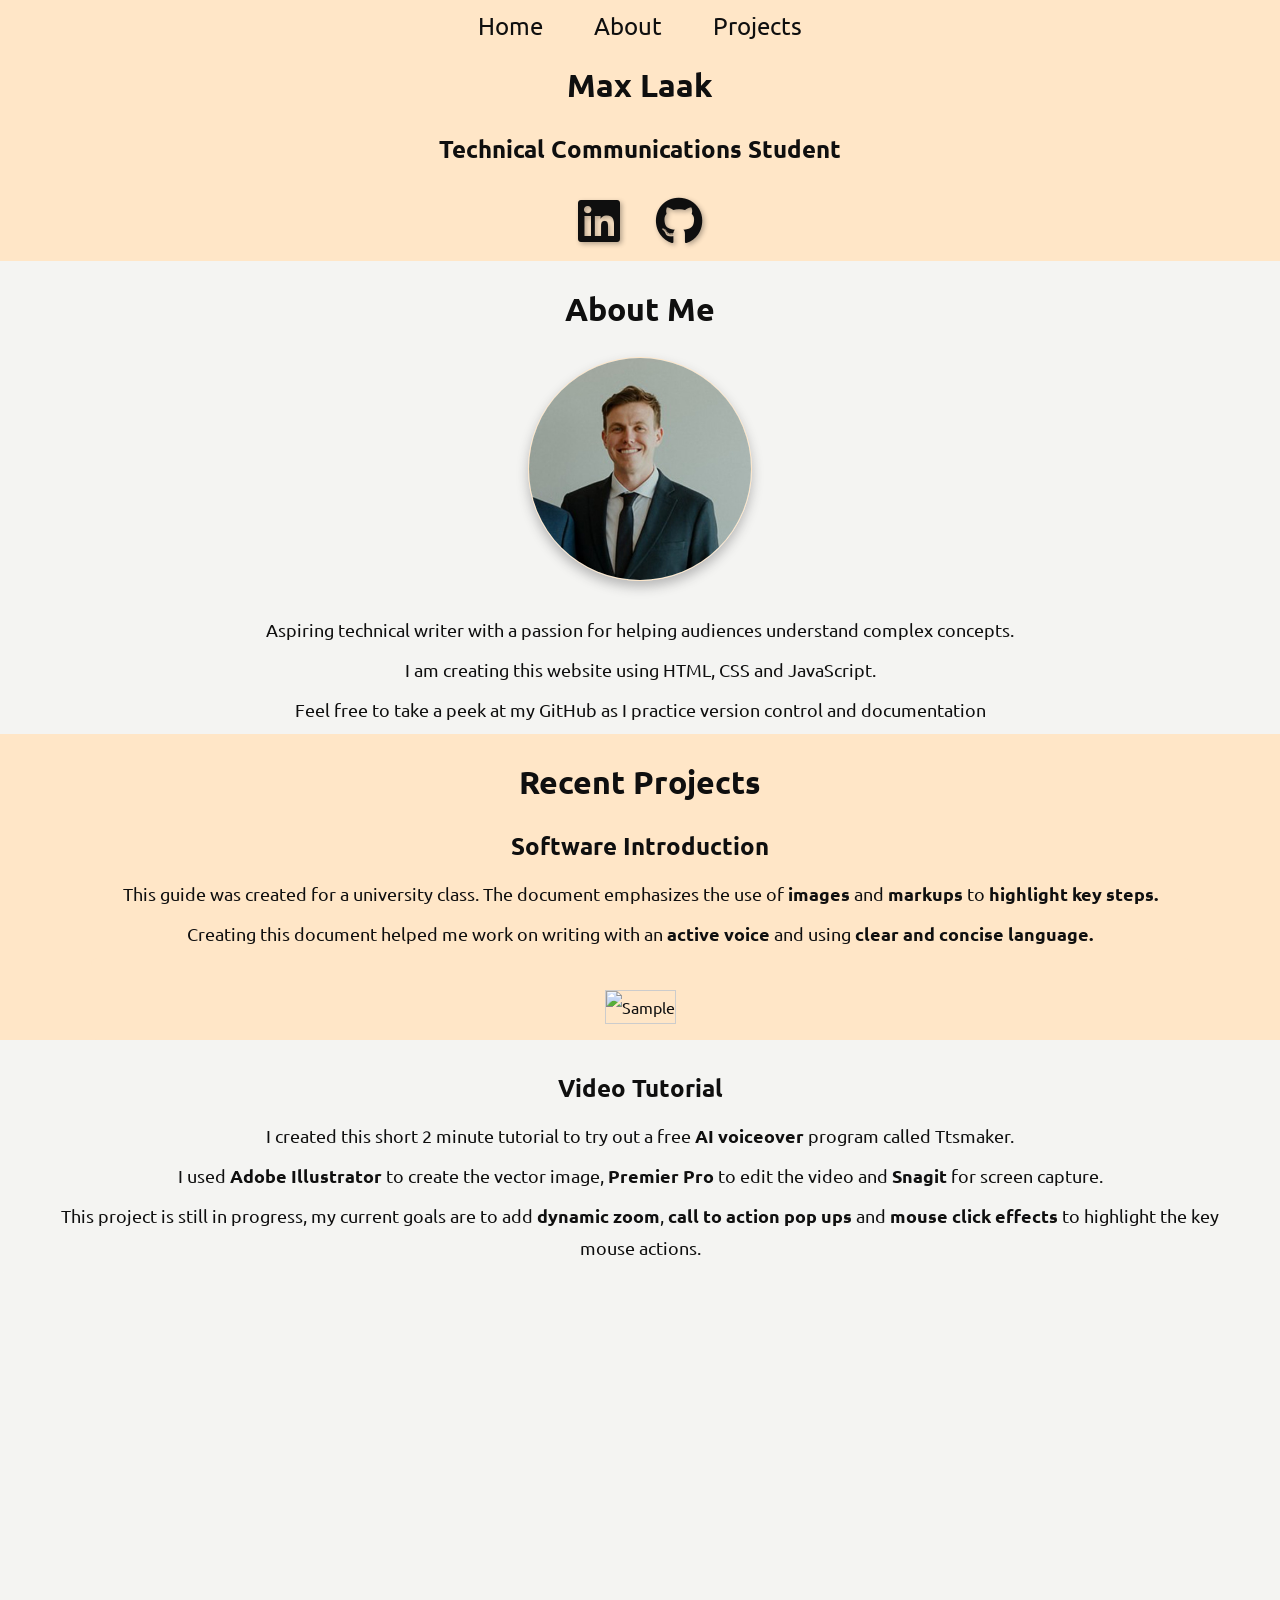
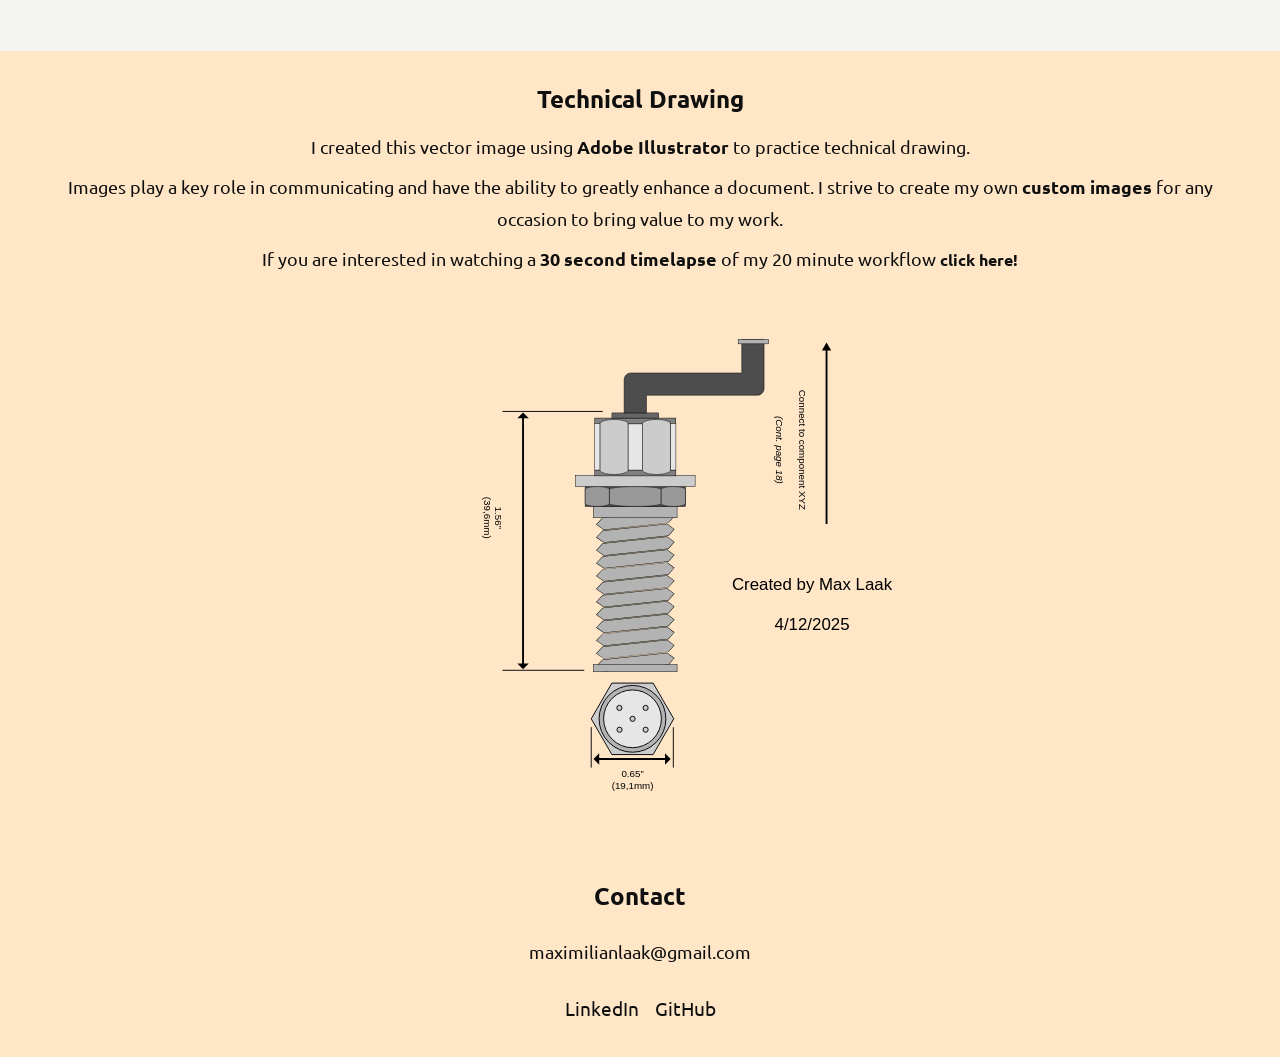
==== index.html @ 3f584921 "css changes for responsive design and content proof reading" ====
<!DOCTYPE html>
<html lang="en">
<head>
    <meta charset="UTF-8">
    <meta name="viewport" content="width=device-width, initial-scale=1.0">
    <meta name="description" content="Portfolio of [Your Name]">
    <title>maxelaak.github.io</title>

    <!-- Link to an external CSS file for styling -->
    <link rel="stylesheet" href="portfolio.css">

    <!--Link to google fonts library-->
    <link rel="preconnect" href="https://fonts.googleapis.com">
    <link rel="preconnect" href="https://fonts.gstatic.com" crossorigin>
    <link href="https://fonts.googleapis.com/css2?family=Ubuntu:ital,wght@0,300;0,400;0,500;0,700;1,300;1,400;1,500;1,700&display=swap" rel="stylesheet">
    
    <!-- Link to fontawesome library-->
    <link rel="stylesheet" href="https://cdnjs.cloudflare.com/ajax/libs/font-awesome/6.7.2/css/all.min.css" integrity="sha512-Evv84Mr4kqVGRNSgIGL/F/aIDqQb7xQ2vcrdIwxfjThSH8CSR7PBEakCr51Ck+w+/U6swU2Im1vVX0SVk9ABhg==" crossorigin="anonymous" referrerpolicy="no-referrer" />
    <script src="https://kit.fontawesome.com/1abadfc9c0.js" crossorigin="anonymous"></script>
</head>
<body>

    <!-- Header Section -->
    <header>
        <nav id="nav">
            <ul id="menu" class="menu">
                <li><a href="#home">Home</a></li>
                <li><a href="#about">About</a></li>
                <li><a href="#projects">Projects</a></li>
            </ul>
            <div id="hamburger" class="hamburger">
                <span></span>
                <span></span>
                <span></span>
            </div>
        </nav>
    </header>

    <!-- Home Section -->
    <section id="home">
        <div class="hero">
            <h1>Max Laak</h1>
            <h2> Technical Communications Student</h2>
                <div id="logos">
                        <a href="https://www.linkedin.com/in/maxlaak" target="_blank">
                            <i class="fa-brands fa-linkedin"></i>
                        </a>
                        <a href="https://github.com/maxelaak/maxelaak.github.io" target="_blank">
                            <i class="fa-brands fa-github"></i>
                        </a>
                </div>        
        </div>
    </section>

    <!-- About Section -->
    <section id="about">
        <div>
            <h1 class="AboutMe">About Me </h1>
        </div>
            <div id="headshot">
                    <a href="https://www.linkedin.com/in/maxlaak" target="_blank">  
                        <img src="Headshot.jpg" alt="My profile picture" id="profile-photo">
                    </a>
            </div>
        <div>    
            <p> Aspiring technical writer with a passion for helping audiences understand complex concepts.</p>
            <p> I am creating this website using HTML, CSS and JavaScript. </p>
            <p> Feel free to take a peek at my GitHub as I practice version control and documentation</p>
        </div>
    </section>


    <!-- Projects Section -->
    <section id="projects">
        <div class="TopProject">
            <h1 class="RecentProjects">Recent Projects</h1>
            <h2 class="TitleColor">Software Introduction</h2>
            <p> This guide was created for a university class. The document emphasizes the use of <b>images</b> and <b>markups</b> to <b>highlight key steps.</b></p>
            <P> Creating this document helped me work on writing with an <b>active voice</b> and using <b>clear and concise language.</b></P>
                <div class="portfolioDocument">
                    <a href="WeakAuras Portfolio Media.pdf" target="_blank">
                    <img src="https://raw.githubusercontent.com/maxelaak/maxelaak.github.io/refs/heads/main/weakauras.png" 
                 alt="Sample" width="475" height="674" style="border: 1px solid #ccc;">
                    </a>
                </div>
        </div>
        <div class="MiddleProject">
            <h2 class="TitleColor">Video Tutorial</h2>
            <p> I created this short 2 minute tutorial to try out a free <b>AI voiceover</b> program called Ttsmaker.</P>
            <p> I used <b>Adobe Illustrator</b> to create the vector image, <b>Premier Pro</b> to edit the video and <b>Snagit </b> for screen capture. </p>
            <p> This project is still in progress, my current goals are to add <b>dynamic zoom</b>, <b>call to action pop ups</b> and <b>mouse click effects</b> to highlight the key mouse actions. </p>
                <div class="MiddlePortfolioDocument">
                    <iframe width="560" height="315" 
                     src="https://www.youtube.com/embed/w8Gl0z05yQU" 
                     title="YouTube video player" 
                     frameborder="0" 
                     allow="accelerometer; clipboard-write; encrypted-media; gyroscope; picture-in-picture; web-share" 
                     allowfullscreen>
                    </iframe>
                </div>
        </div>
        <div class="BottomProject">
            <h2 class="TitleColor">Technical Drawing</h2>
            <p> I created this vector image using <b>Adobe Illustrator</b> to practice technical drawing. </p>
            <p>Images play a key role in communicating and have the ability to greatly enhance a document. 
            I strive to create my own <b>custom images</b> for any occasion to bring value to my work.</p>
            <p> If you are interested in watching a <b>30 second timelapse</b> of my 20 minute workflow <b><a href="https://www.youtube.com/watch?v=tjJtIwZ2qYU" target="_blank">click here!</a></b></p>
                <div class="portfolioDocument">
                    <iframe src="TechnicalDrawing.svg"
                    width="600" height="500"
                    style="border: none;">
                    </iframe>
                </div>
        </div>
    </section>

    <!-- Work Experience Section 
    <section id="experience">
        <h2>My journey</h2>
        <p> This section will expand on my work history and my life experiences</p>
        <img src="profile.jpg" alt="A nice photo will go here">
    </section>
    -->
    <!-- Footer Section -->
    <footer>
        <h2>Contact</h2>
            <p class="email"> maximilianlaak@gmail.com </class></p>
        <ul>
            <li><a href="https://www.linkedin.com/in/maxlaak" target="_blank">LinkedIn</a></li>
            <li><a href="https://github.com/maxelaak/maxelaak.github.io" target="_blank">GitHub</a></li>
        </ul>
    </footer>

<script>  
// Nav bar menu hamburger toggle
const hamburger = document.getElementById('hamburger');
const nav = document.getElementById('nav');

// Toggle active class on the nav to show/hide menu
hamburger.addEventListener('click', function () {
  nav.classList.toggle('active');
});
</script>


</body>
</html>
---- portfolio.css ----
/* Global Styles */

:root {
    scroll-behavior: smooth; /*prevents webpage from snapping to links */
}

:root {
    --primary-color: #f4f4f2; /*color variables for page */
    --secondary-color: #FFE6C7;
    --background-color: #B7B7B7;
    --text-color:  #0f0f0f;
    --title-color: #d76851;
}

* {
    margin: 0; /* setting margin and padding to 0 removes browser defaults for consistency */
    padding: 0;
    box-sizing: border-box; /* easier to size elements due to browser including padding and borders */
    font-family: "Ubuntu", sans-serif;
    font-size: 16px; /*16px is my prefered font size for rem() function */
}

body {
    background-color: var(--secondary-color); 
    color: var(--text-color);
    line-height: 2rem; /* all units will be given in rem instead of pixels for responsive design */ 
}

h1 {
    font-size: 2rem;
}

h2 {
    font-size: 1.5rem;
    padding-top: 1rem;
}

h3 {
    font-size: 1.25rem;
}

h1, h2, h3 {
    color: var(--text-color);
    font-weight: 600; /* value from 1-1000 dictating boldness of font */
    margin-top: 1rem;
    margin-bottom: 1rem;
}

p {
    font-size: 1.1rem;
    color: var(--text-color);
    margin-top: .5rem;
    margin-bottom: .5rem;
    margin-right: 2rem;
    margin-left: 2rem;
}

b {
    font-size: 1.1rem;
}

a {
    color: var(--text-color);
    text-decoration: none; /* removes underline from links */
    transition: color 0.5s ease; /* gives nice effect when links are hovered */
}

a:hover {
    color: var(--title-color);
}


/* Header Section */

header {
    background-color: var(--secondary-color);
    margin: 0;
    padding: 0;

}

.AboutMe{
    padding-top: 1rem;
}

#nav .menu {
    display: flex;
    list-style: none;
    gap: 2rem;
}

#nav .hamburger {
    display: none; /* Hidden unless screen width goes under 768px */
    cursor: pointer;
    flex-direction: column;
    gap: 0.125rem;
    align-items: flex-end;
}

#nav .hamburger span {
    width: 2.2rem;
    height: .4rem;
    background-color: var(--text-color);
}

#nav ul {
    padding: 0; /* removes browser default margin and paddings */
    margin: 0;
    flex-wrap: wrap; /* allows the list contents to wrap into multiple lines if one line is not enough */
    justify-content: center; /* used to justify list in center of flex container */
}

#nav ul li {
    margin: .6rem;
}

#nav ul li a {
    font-size: 1.5rem;
}

#nav ul li a:hover {
    color: var(--title-color);
}

.fa-brands { /*linkedin and github logo hyperlinks */
    font-size: 3rem;
    padding: 1rem;
}

.fa-brands:hover {
    transform: scale(1.1);
    transition: transform 0.3s ease;
}

/* Home Section */

#home {
    background-color: var(--secondary-color);
    text-align: center;
}

#logos {
    text-shadow: 2px 2px 5px rgba(0, 0, 0, 0.3);    
}

/* About Section */

#about {
    background-color: var(--primary-color);
    margin: 0rem;
    padding: 0rem;
    text-align: center;
    display: flex;
    flex-direction: column;
    align-items: center;
    justify-content: center;
}

.fa-solid { /* hammer icon*/
    font-size: 2rem;
    padding: 1rem;
}

#about img:hover { /*profile pic animations */
    transition: transform 0.3s ease;
    transform: scale(1.1);
}

#headshot {
    display: flex;
    align-items: center;
    justify-content: center;
    padding: 1rem;
}

#profile-photo {
    border-radius: 50%;
    width: 14rem;
    height: 14rem;
    border: 1px solid var(--secondary-color);
    box-shadow: 0 6px 12px var(--background-color);
}

/* Projects Section */
#projects {
    background-color: var(--secondary-color);
    padding-top: 1rem;
    padding-bottom: 1rem;
    text-align: center;
    display: flex;
    flex-direction: column;
    justify-content: center;
    align-items: center;
    width: 100%;
}


.portfolioDocument {
    background-color: var(--secondary-color);
    padding-top: 2rem;
    padding-bottom: 1rem;
    border-radius: .4rem;
    display: flex;
    justify-content: center;
    align-items: center; 
    height: auto;
    width: 100%;
}

.MiddlePortfolioDocument{
    background-color: var(--primary-color);
    padding-top: 2rem;
    padding-bottom: 2rem;
    border-radius: .4rem;
    display: flex;
    justify-content: center;
    align-items: center; 
    height: auto;
    width: 100%;
}

.TopProject {
    background:var(--secondary-color);
}

.MiddleProject {
    background:var(--primary-color);
    width: 100%;
}

.BottomProject {
    background:var(--secondary-color);
}

.exampleproject {
    margin-top: 2rem;
}

iframe {
    margin: 0rem;
}




/* Work Experience Section

#experience {
    background-color: var(--primary-color);
    padding: 1rem;
    text-align: center;
    display: flex;
    flex-direction: column;
    justify-content: center;
    align-items: center;
}
*/

/* Footer Section */

footer {
    background-color: var(--secondary-color);
    text-align: center;
    display: flex;
    flex-direction: column;
    justify-content: center;
    align-items: center;
    margin-bottom: 2rem;
}

footer ul {
    list-style: none;
    display: flex;
    justify-content: center;
    align-items: center;
    gap: 1rem;
}

footer ul li a {
    color: var(--text-color);
    font-size: 1.2rem;
}

footer ul li a:hover {
    color: var(--title-color);
}

.email {padding-bottom: 1rem;}

/* Mobile Styles */
@media  (max-width: 40rem) {
    *{
        width: 100%;
    }

    p {padding-top: 1rem;
    }

    header {
        padding: 1rem;
    }

    #nav .menu {
        display: none;
        flex-direction: column;
    }
    
    #nav .hamburger {
        display: flex;
        justify-content: center;
        align-items: flex-end;
        margin: 0;
        padding: 0;
    }

    #nav.active .menu {
        display: flex;
    }

    nav ul {
        align-items: center;
    }



}

/* Font Family */

.ubuntu-light {
    font-family: "Ubuntu", sans-serif;
    font-weight: 300;
    font-style: normal;
  }
  
  .ubuntu-regular {
    font-family: "Ubuntu", sans-serif;
    font-weight: 400;
    font-style: normal;
  }
  
  .ubuntu-medium {
    font-family: "Ubuntu", sans-serif;
    font-weight: 500;
    font-style: normal;
  }
  
  .ubuntu-bold {
    font-family: "Ubuntu", sans-serif;
    font-weight: 700;
    font-style: normal;
  }
  
  .ubuntu-light-italic {
    font-family: "Ubuntu", sans-serif;
    font-weight: 300;
    font-style: italic;
  }
  
  .ubuntu-regular-italic {
    font-family: "Ubuntu", sans-serif;
    font-weight: 400;
    font-style: italic;
  }
  
  .ubuntu-medium-italic {
    font-family: "Ubuntu", sans-serif;
    font-weight: 500;
    font-style: italic;
  }
  
  .ubuntu-bold-italic {
    font-family: "Ubuntu", sans-serif;
    font-weight: 700;
    font-style: italic;
  }
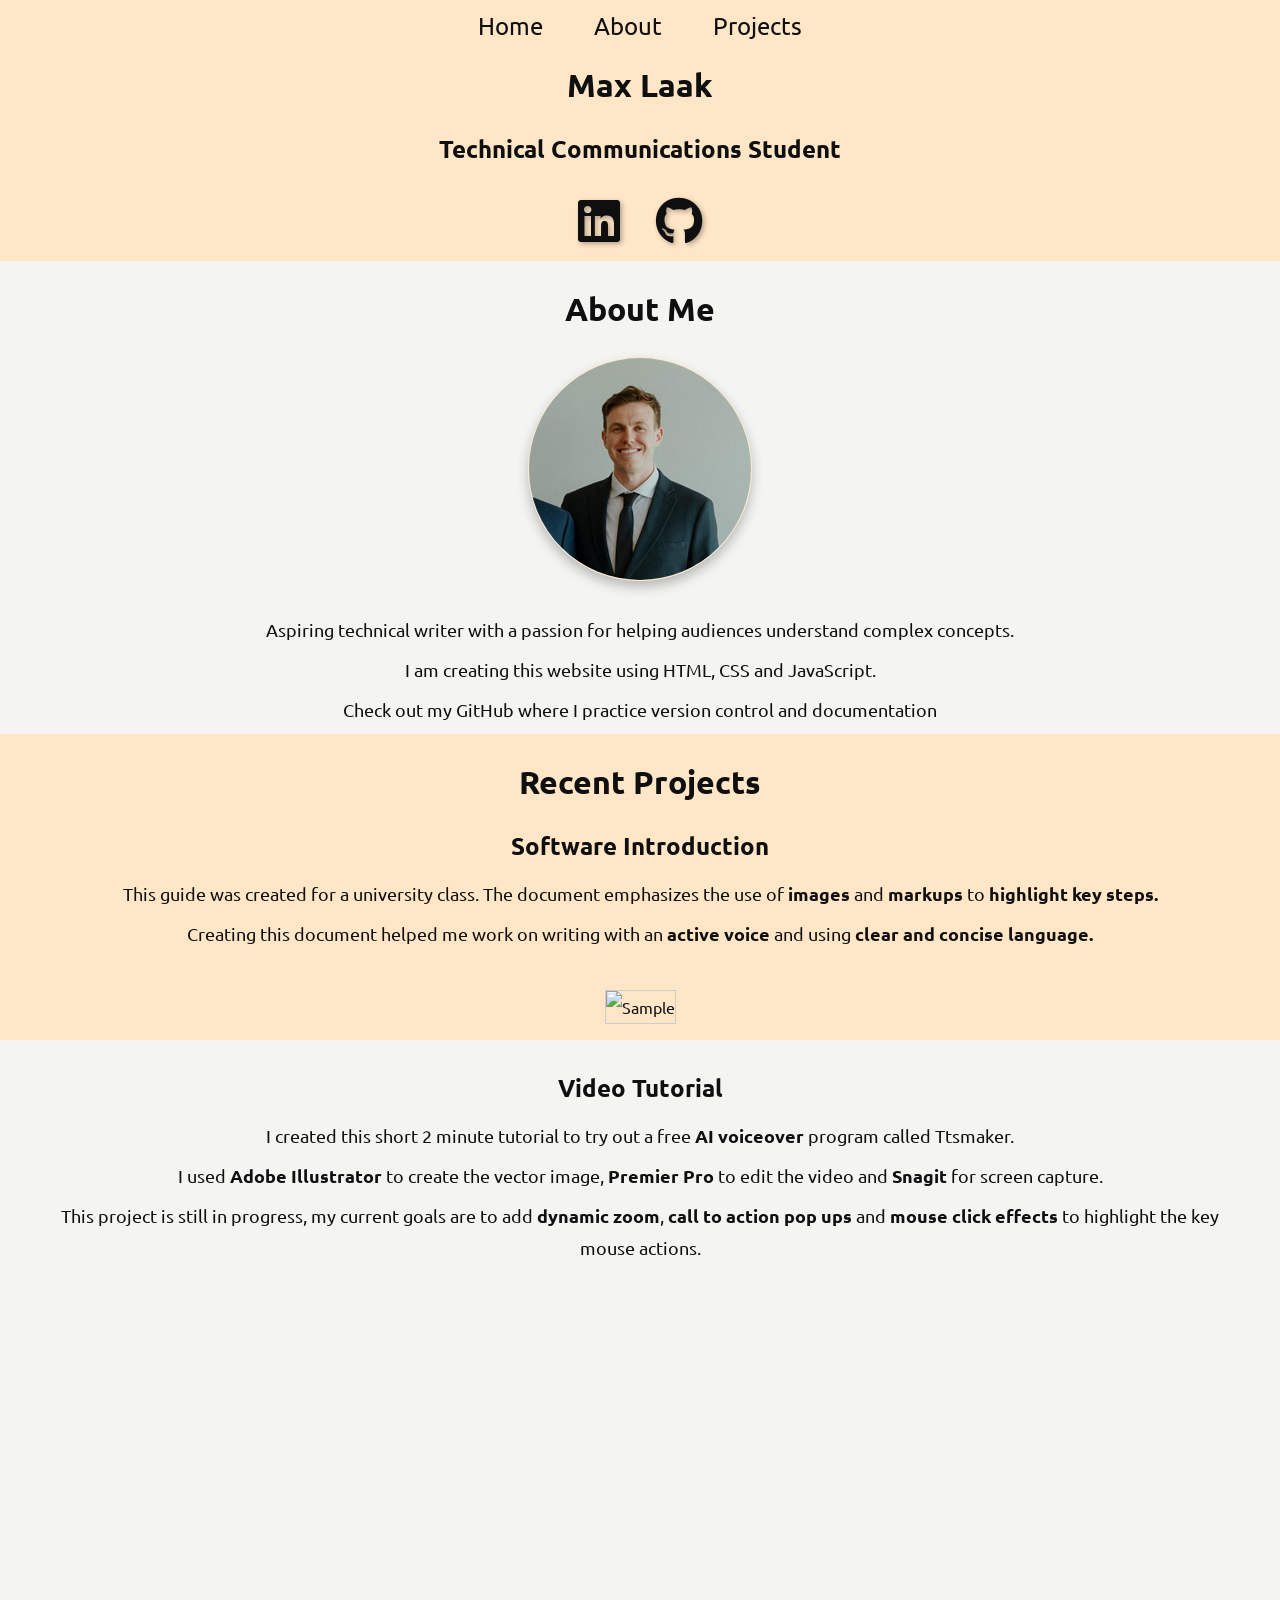
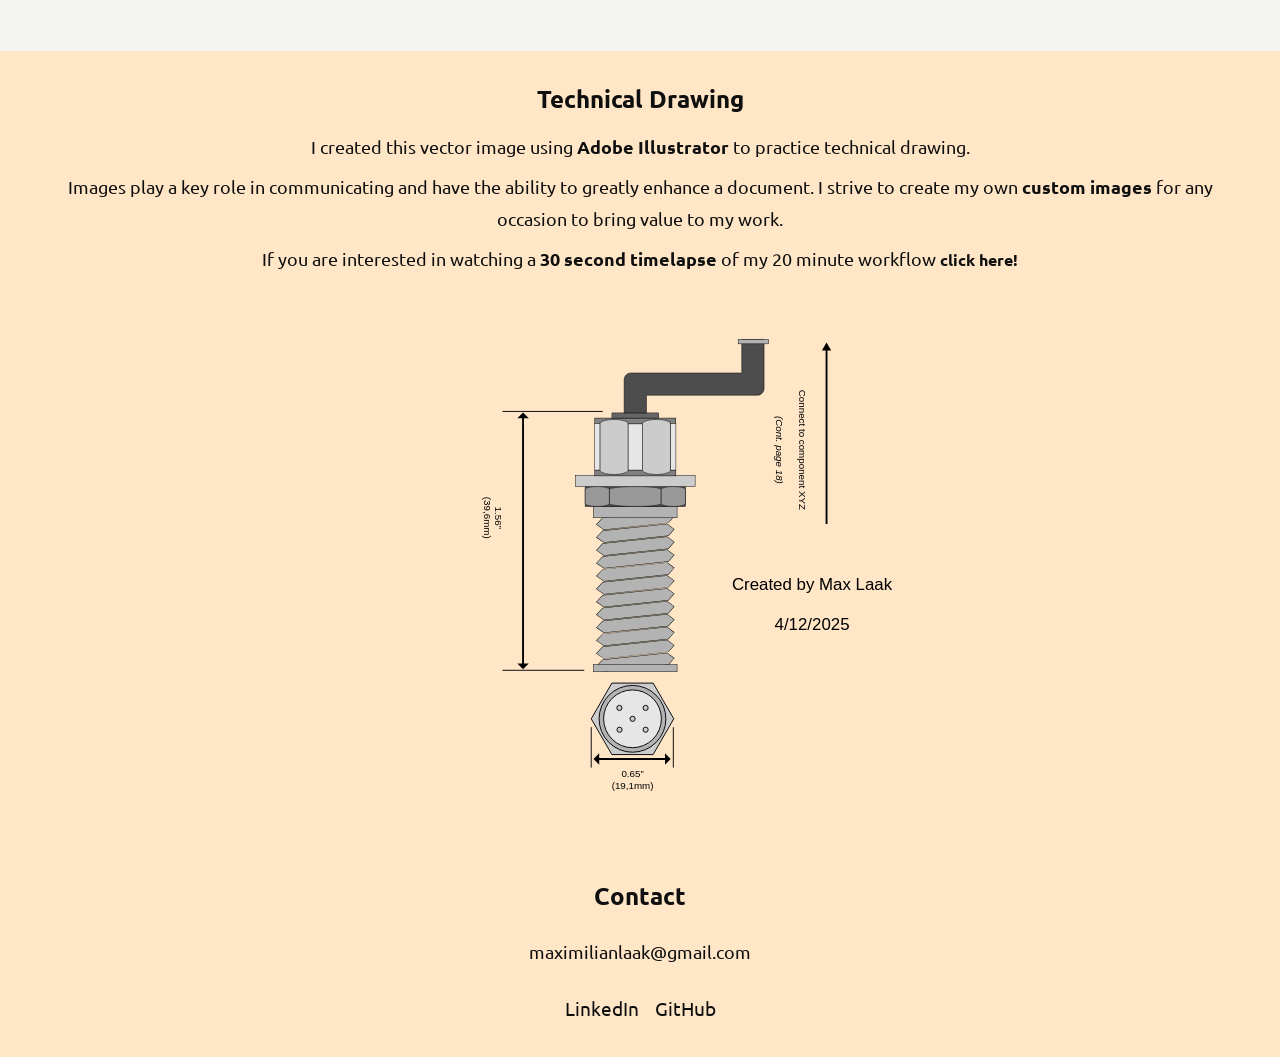
==== commit 4799b9a6: "text content changed" ====
--- a/index.html
+++ b/index.html
@@ -65,7 +65,7 @@
         <div>    
             <p> Aspiring technical writer with a passion for helping audiences understand complex concepts.</p>
             <p> I am creating this website using HTML, CSS and JavaScript. </p>
-            <p> Feel free to take a peek at my GitHub as I practice version control and documentation</p>
+            <p> Check out my GitHub where I practice version control and documentation</p>
         </div>
     </section>
 
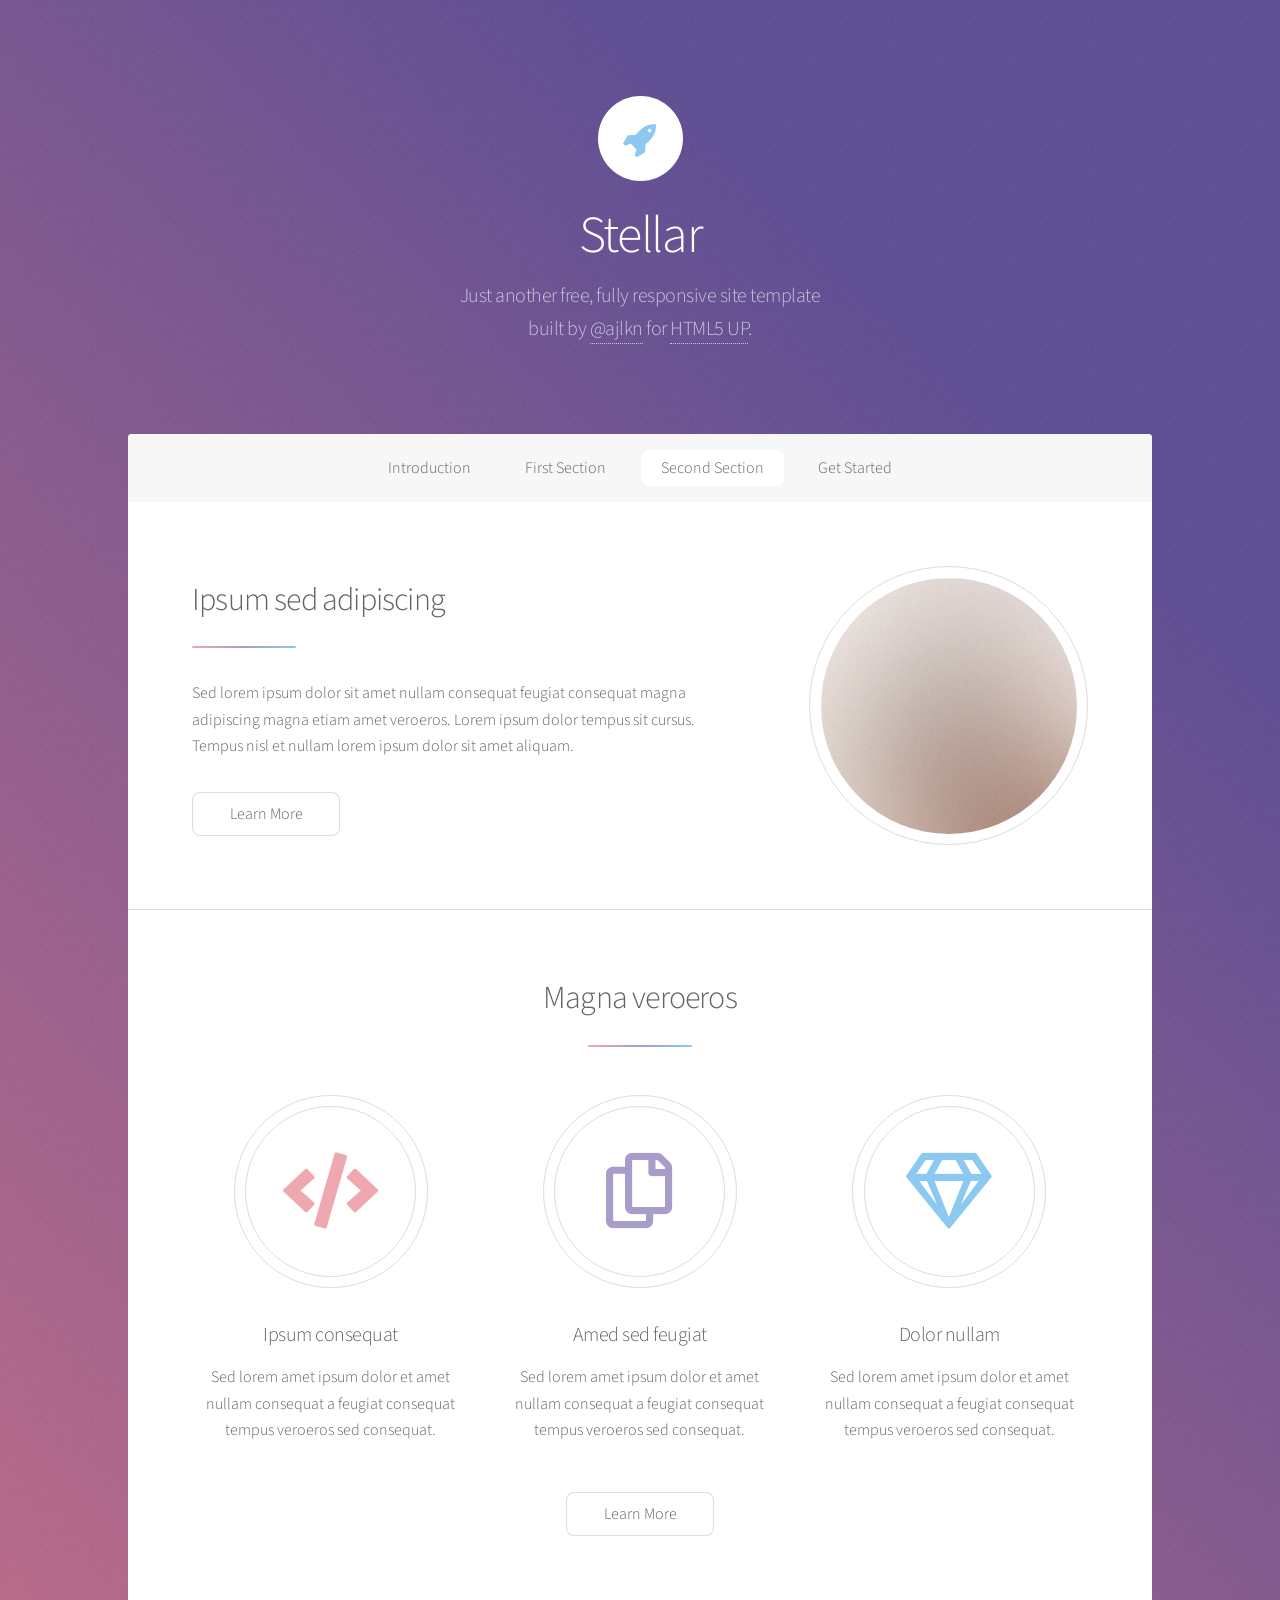
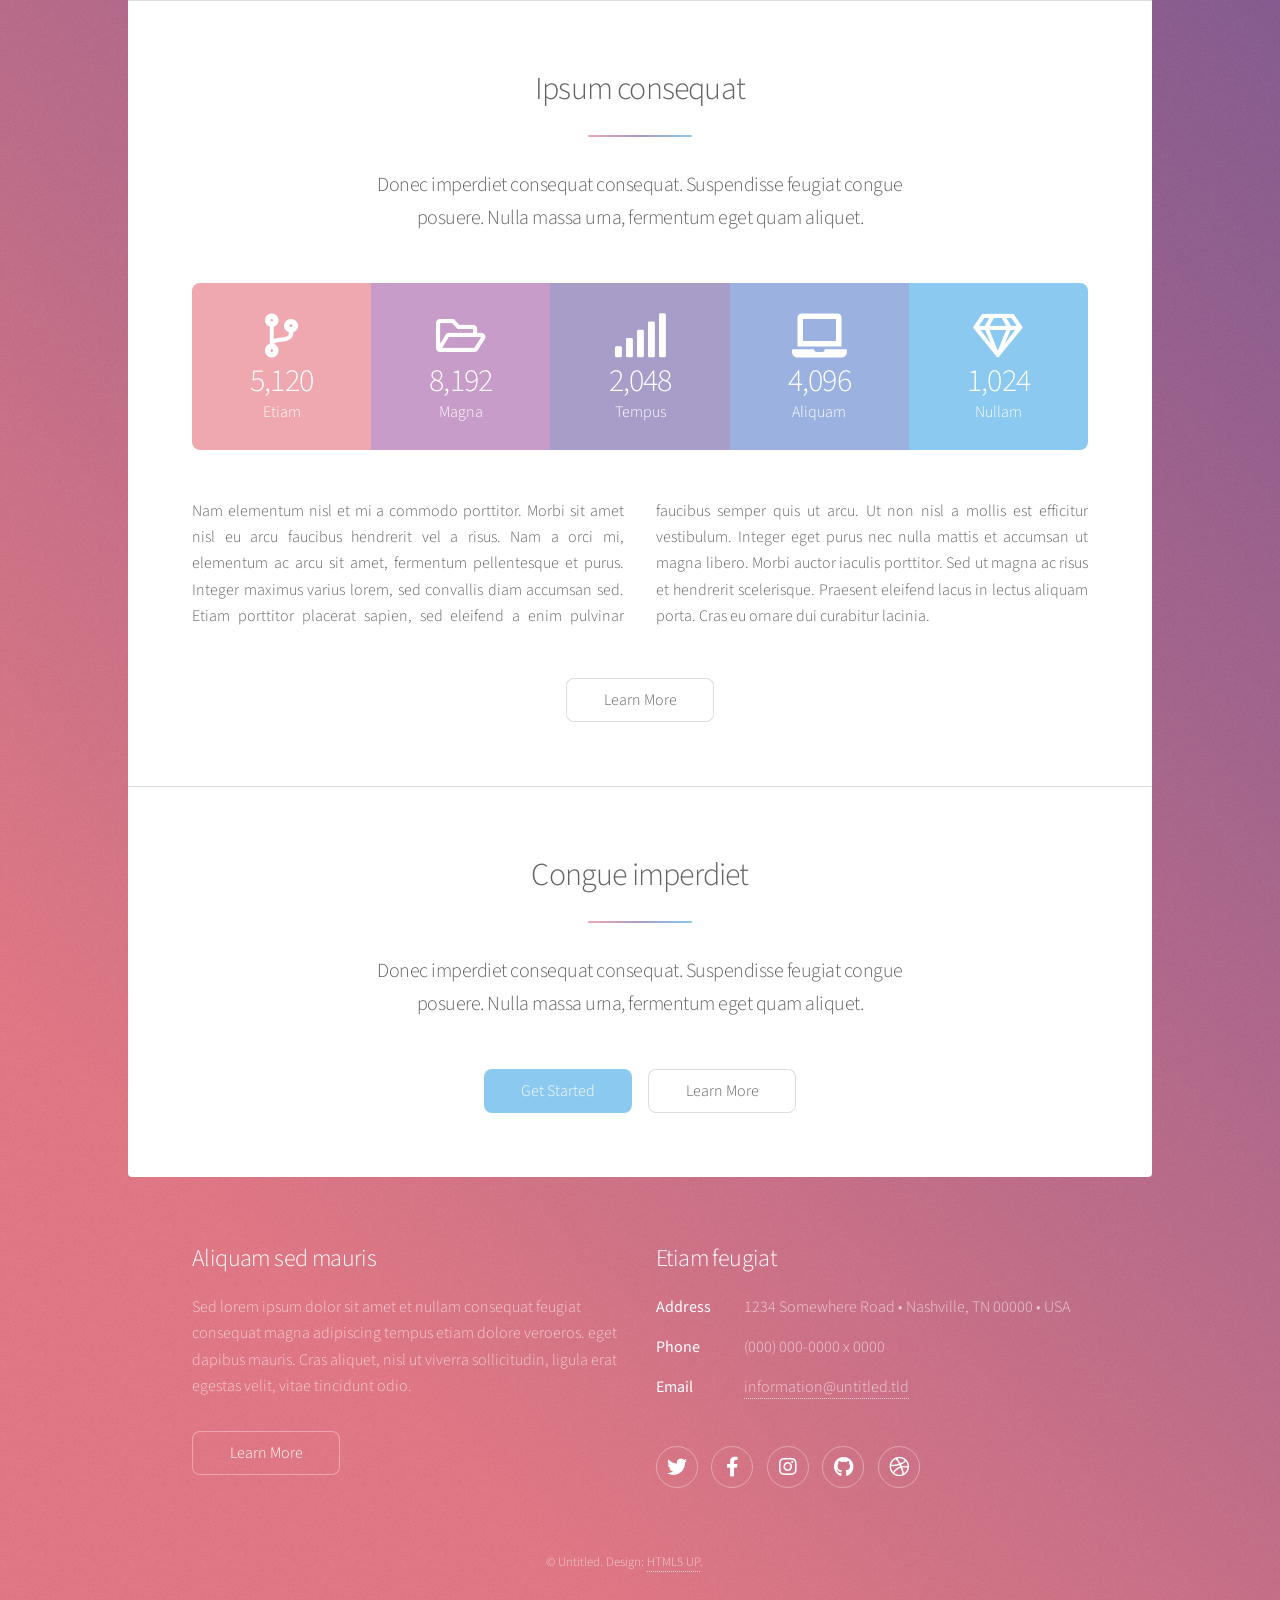
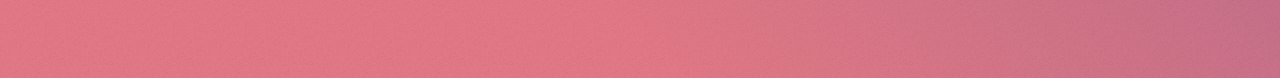
==== commit df85f1f0: "Initial commit of website template" ====
--- a/index.html
+++ b/index.html
@@ -1,147 +1,184 @@
-<!DOCTYPE html>
-<html lang="en">
-<head>
-    <meta charset="UTF-8">
-    <meta name="viewport" content="width=device-width, initial-scale=1.0">
-    <meta name="description" content="Portfolio of [Your Name]">
-    <title>maxelaak.github.io</title>
-
-    <!-- Link to an external CSS file for styling -->
-    <link rel="stylesheet" href="portfolio.css">
-
-    <!--Link to google fonts library-->
-    <link rel="preconnect" href="https://fonts.googleapis.com">
-    <link rel="preconnect" href="https://fonts.gstatic.com" crossorigin>
-    <link href="https://fonts.googleapis.com/css2?family=Ubuntu:ital,wght@0,300;0,400;0,500;0,700;1,300;1,400;1,500;1,700&display=swap" rel="stylesheet">
-    
-    <!-- Link to fontawesome library-->
-    <link rel="stylesheet" href="https://cdnjs.cloudflare.com/ajax/libs/font-awesome/6.7.2/css/all.min.css" integrity="sha512-Evv84Mr4kqVGRNSgIGL/F/aIDqQb7xQ2vcrdIwxfjThSH8CSR7PBEakCr51Ck+w+/U6swU2Im1vVX0SVk9ABhg==" crossorigin="anonymous" referrerpolicy="no-referrer" />
-    <script src="https://kit.fontawesome.com/1abadfc9c0.js" crossorigin="anonymous"></script>
-</head>
-<body>
-
-    <!-- Header Section -->
-    <header>
-        <nav id="nav">
-            <ul id="menu" class="menu">
-                <li><a href="#home">Home</a></li>
-                <li><a href="#about">About</a></li>
-                <li><a href="#projects">Projects</a></li>
-            </ul>
-            <div id="hamburger" class="hamburger">
-                <span></span>
-                <span></span>
-                <span></span>
-            </div>
-        </nav>
-    </header>
-
-    <!-- Home Section -->
-    <section id="home">
-        <div class="hero">
-            <h1>Max Laak</h1>
-            <h2> Technical Communications Student</h2>
-                <div id="logos">
-                        <a href="https://www.linkedin.com/in/maxlaak" target="_blank">
-                            <i class="fa-brands fa-linkedin"></i>
-                        </a>
-                        <a href="https://github.com/maxelaak/maxelaak.github.io" target="_blank">
-                            <i class="fa-brands fa-github"></i>
-                        </a>
-                </div>        
-        </div>
-    </section>
-
-    <!-- About Section -->
-    <section id="about">
-        <div>
-            <h1 class="AboutMe">About Me </h1>
-        </div>
-            <div id="headshot">
-                    <a href="https://www.linkedin.com/in/maxlaak" target="_blank">  
-                        <img src="Headshot.jpg" alt="My profile picture" id="profile-photo">
-                    </a>
-            </div>
-        <div>    
-            <p> Aspiring technical writer with a passion for helping audiences understand complex concepts.</p>
-            <p> I am creating this website using HTML, CSS and JavaScript. </p>
-            <p> Check out my GitHub where I practice version control and documentation</p>
-        </div>
-    </section>
-
-
-    <!-- Projects Section -->
-    <section id="projects">
-        <div class="TopProject">
-            <h1 class="RecentProjects">Recent Projects</h1>
-            <h2 class="TitleColor">Software Introduction</h2>
-            <p> This guide was created for a university class. The document emphasizes the use of <b>images</b> and <b>markups</b> to <b>highlight key steps.</b></p>
-            <P> Creating this document helped me work on writing with an <b>active voice</b> and using <b>clear and concise language.</b></P>
-                <div class="portfolioDocument">
-                    <a href="WeakAuras Portfolio Media.pdf" target="_blank">
-                    <img src="https://raw.githubusercontent.com/maxelaak/maxelaak.github.io/refs/heads/main/weakauras.png" 
-                 alt="Sample" width="475" height="674" style="border: 1px solid #ccc;">
-                    </a>
-                </div>
-        </div>
-        <div class="MiddleProject">
-            <h2 class="TitleColor">Video Tutorial</h2>
-            <p> I created this short 2 minute tutorial to try out a free <b>AI voiceover</b> program called Ttsmaker.</P>
-            <p> I used <b>Adobe Illustrator</b> to create the vector image, <b>Premier Pro</b> to edit the video and <b>Snagit </b> for screen capture. </p>
-            <p> This project is still in progress, my current goals are to add <b>dynamic zoom</b>, <b>call to action pop ups</b> and <b>mouse click effects</b> to highlight the key mouse actions. </p>
-                <div class="MiddlePortfolioDocument">
-                    <iframe width="560" height="315" 
-                     src="https://www.youtube.com/embed/w8Gl0z05yQU" 
-                     title="YouTube video player" 
-                     frameborder="0" 
-                     allow="accelerometer; clipboard-write; encrypted-media; gyroscope; picture-in-picture; web-share" 
-                     allowfullscreen>
-                    </iframe>
-                </div>
-        </div>
-        <div class="BottomProject">
-            <h2 class="TitleColor">Technical Drawing</h2>
-            <p> I created this vector image using <b>Adobe Illustrator</b> to practice technical drawing. </p>
-            <p>Images play a key role in communicating and have the ability to greatly enhance a document. 
-            I strive to create my own <b>custom images</b> for any occasion to bring value to my work.</p>
-            <p> If you are interested in watching a <b>30 second timelapse</b> of my 20 minute workflow <b><a href="https://www.youtube.com/watch?v=tjJtIwZ2qYU" target="_blank">click here!</a></b></p>
-                <div class="portfolioDocument">
-                    <iframe src="TechnicalDrawing.svg"
-                    width="600" height="500"
-                    style="border: none;">
-                    </iframe>
-                </div>
-        </div>
-    </section>
-
-    <!-- Work Experience Section 
-    <section id="experience">
-        <h2>My journey</h2>
-        <p> This section will expand on my work history and my life experiences</p>
-        <img src="profile.jpg" alt="A nice photo will go here">
-    </section>
-    -->
-    <!-- Footer Section -->
-    <footer>
-        <h2>Contact</h2>
-            <p class="email"> maximilianlaak@gmail.com </class></p>
-        <ul>
-            <li><a href="https://www.linkedin.com/in/maxlaak" target="_blank">LinkedIn</a></li>
-            <li><a href="https://github.com/maxelaak/maxelaak.github.io" target="_blank">GitHub</a></li>
-        </ul>
-    </footer>
-
-<script>  
-// Nav bar menu hamburger toggle
-const hamburger = document.getElementById('hamburger');
-const nav = document.getElementById('nav');
-
-// Toggle active class on the nav to show/hide menu
-hamburger.addEventListener('click', function () {
-  nav.classList.toggle('active');
-});
-</script>
-
-
-</body>
-</html>
+<!DOCTYPE HTML>
+<!--
+	Stellar by HTML5 UP
+	html5up.net | @ajlkn
+	Free for personal and commercial use under the CCA 3.0 license (html5up.net/license)
+-->
+<html>
+	<head>
+		<title>Stellar by HTML5 UP</title>
+		<meta charset="utf-8" />
+		<meta name="viewport" content="width=device-width, initial-scale=1, user-scalable=no" />
+		<link rel="stylesheet" href="assets/css/main.css" />
+		<noscript><link rel="stylesheet" href="assets/css/noscript.css" /></noscript>
+	</head>
+	<body class="is-preload">
+
+		<!-- Wrapper -->
+			<div id="wrapper">
+
+				<!-- Header -->
+					<header id="header" class="alt">
+						<span class="logo"><img src="images/logo.svg" alt="" /></span>
+						<h1>Stellar</h1>
+						<p>Just another free, fully responsive site template<br />
+						built by <a href="https://twitter.com/ajlkn">@ajlkn</a> for <a href="https://html5up.net">HTML5 UP</a>.</p>
+					</header>
+
+				<!-- Nav -->
+					<nav id="nav">
+						<ul>
+							<li><a href="#intro" class="active">Introduction</a></li>
+							<li><a href="#first">First Section</a></li>
+							<li><a href="#second">Second Section</a></li>
+							<li><a href="#cta">Get Started</a></li>
+						</ul>
+					</nav>
+
+				<!-- Main -->
+					<div id="main">
+
+						<!-- Introduction -->
+							<section id="intro" class="main">
+								<div class="spotlight">
+									<div class="content">
+										<header class="major">
+											<h2>Ipsum sed adipiscing</h2>
+										</header>
+										<p>Sed lorem ipsum dolor sit amet nullam consequat feugiat consequat magna
+										adipiscing magna etiam amet veroeros. Lorem ipsum dolor tempus sit cursus.
+										Tempus nisl et nullam lorem ipsum dolor sit amet aliquam.</p>
+										<ul class="actions">
+											<li><a href="generic.html" class="button">Learn More</a></li>
+										</ul>
+									</div>
+									<span class="image"><img src="images/pic01.jpg" alt="" /></span>
+								</div>
+							</section>
+
+						<!-- First Section -->
+							<section id="first" class="main special">
+								<header class="major">
+									<h2>Magna veroeros</h2>
+								</header>
+								<ul class="features">
+									<li>
+										<span class="icon solid major style1 fa-code"></span>
+										<h3>Ipsum consequat</h3>
+										<p>Sed lorem amet ipsum dolor et amet nullam consequat a feugiat consequat tempus veroeros sed consequat.</p>
+									</li>
+									<li>
+										<span class="icon major style3 fa-copy"></span>
+										<h3>Amed sed feugiat</h3>
+										<p>Sed lorem amet ipsum dolor et amet nullam consequat a feugiat consequat tempus veroeros sed consequat.</p>
+									</li>
+									<li>
+										<span class="icon major style5 fa-gem"></span>
+										<h3>Dolor nullam</h3>
+										<p>Sed lorem amet ipsum dolor et amet nullam consequat a feugiat consequat tempus veroeros sed consequat.</p>
+									</li>
+								</ul>
+								<footer class="major">
+									<ul class="actions special">
+										<li><a href="generic.html" class="button">Learn More</a></li>
+									</ul>
+								</footer>
+							</section>
+
+						<!-- Second Section -->
+							<section id="second" class="main special">
+								<header class="major">
+									<h2>Ipsum consequat</h2>
+									<p>Donec imperdiet consequat consequat. Suspendisse feugiat congue<br />
+									posuere. Nulla massa urna, fermentum eget quam aliquet.</p>
+								</header>
+								<ul class="statistics">
+									<li class="style1">
+										<span class="icon solid fa-code-branch"></span>
+										<strong>5,120</strong> Etiam
+									</li>
+									<li class="style2">
+										<span class="icon fa-folder-open"></span>
+										<strong>8,192</strong> Magna
+									</li>
+									<li class="style3">
+										<span class="icon solid fa-signal"></span>
+										<strong>2,048</strong> Tempus
+									</li>
+									<li class="style4">
+										<span class="icon solid fa-laptop"></span>
+										<strong>4,096</strong> Aliquam
+									</li>
+									<li class="style5">
+										<span class="icon fa-gem"></span>
+										<strong>1,024</strong> Nullam
+									</li>
+								</ul>
+								<p class="content">Nam elementum nisl et mi a commodo porttitor. Morbi sit amet nisl eu arcu faucibus hendrerit vel a risus. Nam a orci mi, elementum ac arcu sit amet, fermentum pellentesque et purus. Integer maximus varius lorem, sed convallis diam accumsan sed. Etiam porttitor placerat sapien, sed eleifend a enim pulvinar faucibus semper quis ut arcu. Ut non nisl a mollis est efficitur vestibulum. Integer eget purus nec nulla mattis et accumsan ut magna libero. Morbi auctor iaculis porttitor. Sed ut magna ac risus et hendrerit scelerisque. Praesent eleifend lacus in lectus aliquam porta. Cras eu ornare dui curabitur lacinia.</p>
+								<footer class="major">
+									<ul class="actions special">
+										<li><a href="generic.html" class="button">Learn More</a></li>
+									</ul>
+								</footer>
+							</section>
+
+						<!-- Get Started -->
+							<section id="cta" class="main special">
+								<header class="major">
+									<h2>Congue imperdiet</h2>
+									<p>Donec imperdiet consequat consequat. Suspendisse feugiat congue<br />
+									posuere. Nulla massa urna, fermentum eget quam aliquet.</p>
+								</header>
+								<footer class="major">
+									<ul class="actions special">
+										<li><a href="generic.html" class="button primary">Get Started</a></li>
+										<li><a href="generic.html" class="button">Learn More</a></li>
+									</ul>
+								</footer>
+							</section>
+
+					</div>
+
+				<!-- Footer -->
+					<footer id="footer">
+						<section>
+							<h2>Aliquam sed mauris</h2>
+							<p>Sed lorem ipsum dolor sit amet et nullam consequat feugiat consequat magna adipiscing tempus etiam dolore veroeros. eget dapibus mauris. Cras aliquet, nisl ut viverra sollicitudin, ligula erat egestas velit, vitae tincidunt odio.</p>
+							<ul class="actions">
+								<li><a href="generic.html" class="button">Learn More</a></li>
+							</ul>
+						</section>
+						<section>
+							<h2>Etiam feugiat</h2>
+							<dl class="alt">
+								<dt>Address</dt>
+								<dd>1234 Somewhere Road &bull; Nashville, TN 00000 &bull; USA</dd>
+								<dt>Phone</dt>
+								<dd>(000) 000-0000 x 0000</dd>
+								<dt>Email</dt>
+								<dd><a href="#">information@untitled.tld</a></dd>
+							</dl>
+							<ul class="icons">
+								<li><a href="#" class="icon brands fa-twitter alt"><span class="label">Twitter</span></a></li>
+								<li><a href="#" class="icon brands fa-facebook-f alt"><span class="label">Facebook</span></a></li>
+								<li><a href="#" class="icon brands fa-instagram alt"><span class="label">Instagram</span></a></li>
+								<li><a href="#" class="icon brands fa-github alt"><span class="label">GitHub</span></a></li>
+								<li><a href="#" class="icon brands fa-dribbble alt"><span class="label">Dribbble</span></a></li>
+							</ul>
+						</section>
+						<p class="copyright">&copy; Untitled. Design: <a href="https://html5up.net">HTML5 UP</a>.</p>
+					</footer>
+
+			</div>
+
+		<!-- Scripts -->
+			<script src="assets/js/jquery.min.js"></script>
+			<script src="assets/js/jquery.scrollex.min.js"></script>
+			<script src="assets/js/jquery.scrolly.min.js"></script>
+			<script src="assets/js/browser.min.js"></script>
+			<script src="assets/js/breakpoints.min.js"></script>
+			<script src="assets/js/util.js"></script>
+			<script src="assets/js/main.js"></script>
+
+	</body>
+</html>
--- a/assets/css/main.css
+++ b/assets/css/main.css
@@ -0,0 +1,3785 @@
+@import url(fontawesome-all.min.css);
+@import 'https://fonts.googleapis.com/css?family=Source+Sans+Pro:300,400';
+
+/*
+	Stellar by HTML5 UP
+	html5up.net | @ajlkn
+	Free for personal and commercial use under the CCA 3.0 license (html5up.net/license)
+*/
+
+html, body, div, span, applet, object,
+iframe, h1, h2, h3, h4, h5, h6, p, blockquote,
+pre, a, abbr, acronym, address, big, cite,
+code, del, dfn, em, img, ins, kbd, q, s, samp,
+small, strike, strong, sub, sup, tt, var, b,
+u, i, center, dl, dt, dd, ol, ul, li, fieldset,
+form, label, legend, table, caption, tbody,
+tfoot, thead, tr, th, td, article, aside,
+canvas, details, embed, figure, figcaption,
+footer, header, hgroup, menu, nav, output, ruby,
+section, summary, time, mark, audio, video {
+	margin: 0;
+	padding: 0;
+	border: 0;
+	font-size: 100%;
+	font: inherit;
+	vertical-align: baseline;}
+
+article, aside, details, figcaption, figure,
+footer, header, hgroup, menu, nav, section {
+	display: block;}
+
+body {
+	line-height: 1;
+}
+
+ol, ul {
+	list-style: none;
+}
+
+blockquote, q {
+	quotes: none;
+}
+
+	blockquote:before, blockquote:after, q:before, q:after {
+		content: '';
+		content: none;
+	}
+
+table {
+	border-collapse: collapse;
+	border-spacing: 0;
+}
+
+body {
+	-webkit-text-size-adjust: none;
+}
+
+mark {
+	background-color: transparent;
+	color: inherit;
+}
+
+input::-moz-focus-inner {
+	border: 0;
+	padding: 0;
+}
+
+input, select, textarea {
+	-moz-appearance: none;
+	-webkit-appearance: none;
+	-ms-appearance: none;
+	appearance: none;
+}
+
+/* Basic */
+
+	@-ms-viewport {
+		width: device-width;
+	}
+
+	body {
+		-ms-overflow-style: scrollbar;
+	}
+
+	@media screen and (max-width: 480px) {
+
+		html, body {
+			min-width: 320px;
+		}
+
+	}
+
+	html {
+		box-sizing: border-box;
+	}
+
+	*, *:before, *:after {
+		box-sizing: inherit;
+	}
+
+	body {
+		background-color: #935d8c;
+		background-image: url("images/overlay.png"), -moz-linear-gradient(45deg, #e37682 15%, #5f4d93 85%);
+		background-image: url("images/overlay.png"), -webkit-linear-gradient(45deg, #e37682 15%, #5f4d93 85%);
+		background-image: url("images/overlay.png"), -ms-linear-gradient(45deg, #e37682 15%, #5f4d93 85%);
+		background-image: url("images/overlay.png"), linear-gradient(45deg, #e37682 15%, #5f4d93 85%);
+	}
+
+		body.is-preload *, body.is-preload *:before, body.is-preload *:after {
+			-moz-animation: none !important;
+			-webkit-animation: none !important;
+			-ms-animation: none !important;
+			animation: none !important;
+			-moz-transition: none !important;
+			-webkit-transition: none !important;
+			-ms-transition: none !important;
+			transition: none !important;
+		}
+
+/* Type */
+
+	body {
+		background-color: #935d8c;
+		color: rgba(255, 255, 255, 0.65);
+	}
+
+	body, input, select, textarea {
+		font-family: "Source Sans Pro", Helvetica, sans-serif;
+		font-size: 17pt;
+		font-weight: 300;
+		line-height: 1.65;
+	}
+
+		@media screen and (max-width: 1680px) {
+
+			body, input, select, textarea {
+				font-size: 14pt;
+			}
+
+		}
+
+		@media screen and (max-width: 1280px) {
+
+			body, input, select, textarea {
+				font-size: 12pt;
+			}
+
+		}
+
+		@media screen and (max-width: 360px) {
+
+			body, input, select, textarea {
+				font-size: 11pt;
+			}
+
+		}
+
+	a {
+		-moz-transition: color 0.2s ease, border-bottom 0.2s ease;
+		-webkit-transition: color 0.2s ease, border-bottom 0.2s ease;
+		-ms-transition: color 0.2s ease, border-bottom 0.2s ease;
+		transition: color 0.2s ease, border-bottom 0.2s ease;
+		text-decoration: none;
+		border-bottom: dotted 1px;
+		color: inherit;
+	}
+
+		a:hover {
+			border-bottom-color: transparent;
+		}
+
+	strong, b {
+		font-weight: 400;
+	}
+
+	em, i {
+		font-style: italic;
+	}
+
+	p {
+		margin: 0 0 2em 0;
+	}
+
+		p.content {
+			-moz-columns: 20em 2;
+			-webkit-columns: 20em 2;
+			-ms-columns: 20em 2;
+			columns: 20em 2;
+			-moz-column-gap: 2em;
+			-webkit-column-gap: 2em;
+			-ms-column-gap: 2em;
+			column-gap: 2em;
+			text-align: justify;
+		}
+
+	h1, h2, h3, h4, h5, h6 {
+		font-weight: 300;
+		line-height: 1.5;
+		margin: 0 0 0.7em 0;
+		letter-spacing: -0.025em;
+	}
+
+		h1 a, h2 a, h3 a, h4 a, h5 a, h6 a {
+			color: inherit;
+			text-decoration: none;
+		}
+
+	h1 {
+		font-size: 2.5em;
+		line-height: 1.2;
+	}
+
+	h2 {
+		font-size: 1.5em;
+	}
+
+	h3 {
+		font-size: 1.25em;
+	}
+
+	h4 {
+		font-size: 1.1em;
+	}
+
+	h5 {
+		font-size: 0.9em;
+	}
+
+	h6 {
+		font-size: 0.7em;
+	}
+
+	@media screen and (max-width: 736px) {
+
+		h1 {
+			font-size: 2em;
+		}
+
+	}
+
+	sub {
+		font-size: 0.8em;
+		position: relative;
+		top: 0.5em;
+	}
+
+	sup {
+		font-size: 0.8em;
+		position: relative;
+		top: -0.5em;
+	}
+
+	blockquote {
+		border-left: solid 4px;
+		font-style: italic;
+		margin: 0 0 2em 0;
+		padding: 0.5em 0 0.5em 2em;
+	}
+
+	code {
+		border-radius: 8px;
+		border: solid 1px;
+		font-family: "Courier New", monospace;
+		font-size: 0.9em;
+		margin: 0 0.25em;
+		padding: 0.25em 0.65em;
+	}
+
+	pre {
+		-webkit-overflow-scrolling: touch;
+		font-family: "Courier New", monospace;
+		font-size: 0.9em;
+		margin: 0 0 2em 0;
+	}
+
+		pre code {
+			display: block;
+			line-height: 1.75;
+			padding: 1em 1.5em;
+			overflow-x: auto;
+		}
+
+	hr {
+		border: 0;
+		border-bottom: solid 1px;
+		margin: 2em 0;
+	}
+
+		hr.major {
+			margin: 3em 0;
+		}
+
+	.align-left {
+		text-align: left;
+	}
+
+	.align-center {
+		text-align: center;
+	}
+
+	.align-right {
+		text-align: right;
+	}
+
+	input, select, textarea {
+		color: #ffffff;
+	}
+
+	a:hover {
+		color: #ffffff;
+	}
+
+	strong, b {
+		color: #ffffff;
+	}
+
+	h1, h2, h3, h4, h5, h6 {
+		color: #ffffff;
+	}
+
+	blockquote {
+		border-left-color: rgba(255, 255, 255, 0.35);
+	}
+
+	code {
+		background: rgba(255, 255, 255, 0.075);
+		border-color: rgba(255, 255, 255, 0.35);
+	}
+
+	hr {
+		border-bottom-color: rgba(255, 255, 255, 0.35);
+	}
+
+/* Row */
+
+	.row {
+		display: flex;
+		flex-wrap: wrap;
+		box-sizing: border-box;
+		align-items: stretch;
+	}
+
+		.row > * {
+			box-sizing: border-box;
+		}
+
+		.row.gtr-uniform > * > :last-child {
+			margin-bottom: 0;
+		}
+
+		.row.aln-left {
+			justify-content: flex-start;
+		}
+
+		.row.aln-center {
+			justify-content: center;
+		}
+
+		.row.aln-right {
+			justify-content: flex-end;
+		}
+
+		.row.aln-top {
+			align-items: flex-start;
+		}
+
+		.row.aln-middle {
+			align-items: center;
+		}
+
+		.row.aln-bottom {
+			align-items: flex-end;
+		}
+
+		.row > .imp {
+			order: -1;
+		}
+
+		.row > .col-1 {
+			width: 8.33333%;
+		}
+
+		.row > .off-1 {
+			margin-left: 8.33333%;
+		}
+
+		.row > .col-2 {
+			width: 16.66667%;
+		}
+
+		.row > .off-2 {
+			margin-left: 16.66667%;
+		}
+
+		.row > .col-3 {
+			width: 25%;
+		}
+
+		.row > .off-3 {
+			margin-left: 25%;
+		}
+
+		.row > .col-4 {
+			width: 33.33333%;
+		}
+
+		.row > .off-4 {
+			margin-left: 33.33333%;
+		}
+
+		.row > .col-5 {
+			width: 41.66667%;
+		}
+
+		.row > .off-5 {
+			margin-left: 41.66667%;
+		}
+
+		.row > .col-6 {
+			width: 50%;
+		}
+
+		.row > .off-6 {
+			margin-left: 50%;
+		}
+
+		.row > .col-7 {
+			width: 58.33333%;
+		}
+
+		.row > .off-7 {
+			margin-left: 58.33333%;
+		}
+
+		.row > .col-8 {
+			width: 66.66667%;
+		}
+
+		.row > .off-8 {
+			margin-left: 66.66667%;
+		}
+
+		.row > .col-9 {
+			width: 75%;
+		}
+
+		.row > .off-9 {
+			margin-left: 75%;
+		}
+
+		.row > .col-10 {
+			width: 83.33333%;
+		}
+
+		.row > .off-10 {
+			margin-left: 83.33333%;
+		}
+
+		.row > .col-11 {
+			width: 91.66667%;
+		}
+
+		.row > .off-11 {
+			margin-left: 91.66667%;
+		}
+
+		.row > .col-12 {
+			width: 100%;
+		}
+
+		.row > .off-12 {
+			margin-left: 100%;
+		}
+
+		.row.gtr-0 {
+			margin-top: 0;
+			margin-left: 0em;
+		}
+
+			.row.gtr-0 > * {
+				padding: 0 0 0 0em;
+			}
+
+			.row.gtr-0.gtr-uniform {
+				margin-top: 0em;
+			}
+
+				.row.gtr-0.gtr-uniform > * {
+					padding-top: 0em;
+				}
+
+		.row.gtr-25 {
+			margin-top: 0;
+			margin-left: -0.375em;
+		}
+
+			.row.gtr-25 > * {
+				padding: 0 0 0 0.375em;
+			}
+
+			.row.gtr-25.gtr-uniform {
+				margin-top: -0.375em;
+			}
+
+				.row.gtr-25.gtr-uniform > * {
+					padding-top: 0.375em;
+				}
+
+		.row.gtr-50 {
+			margin-top: 0;
+			margin-left: -0.75em;
+		}
+
+			.row.gtr-50 > * {
+				padding: 0 0 0 0.75em;
+			}
+
+			.row.gtr-50.gtr-uniform {
+				margin-top: -0.75em;
+			}
+
+				.row.gtr-50.gtr-uniform > * {
+					padding-top: 0.75em;
+				}
+
+		.row {
+			margin-top: 0;
+			margin-left: -1.5em;
+		}
+
+			.row > * {
+				padding: 0 0 0 1.5em;
+			}
+
+			.row.gtr-uniform {
+				margin-top: -1.5em;
+			}
+
+				.row.gtr-uniform > * {
+					padding-top: 1.5em;
+				}
+
+		.row.gtr-150 {
+			margin-top: 0;
+			margin-left: -2.25em;
+		}
+
+			.row.gtr-150 > * {
+				padding: 0 0 0 2.25em;
+			}
+
+			.row.gtr-150.gtr-uniform {
+				margin-top: -2.25em;
+			}
+
+				.row.gtr-150.gtr-uniform > * {
+					padding-top: 2.25em;
+				}
+
+		.row.gtr-200 {
+			margin-top: 0;
+			margin-left: -3em;
+		}
+
+			.row.gtr-200 > * {
+				padding: 0 0 0 3em;
+			}
+
+			.row.gtr-200.gtr-uniform {
+				margin-top: -3em;
+			}
+
+				.row.gtr-200.gtr-uniform > * {
+					padding-top: 3em;
+				}
+
+		@media screen and (max-width: 1680px) {
+
+			.row {
+				display: flex;
+				flex-wrap: wrap;
+				box-sizing: border-box;
+				align-items: stretch;
+			}
+
+				.row > * {
+					box-sizing: border-box;
+				}
+
+				.row.gtr-uniform > * > :last-child {
+					margin-bottom: 0;
+				}
+
+				.row.aln-left {
+					justify-content: flex-start;
+				}
+
+				.row.aln-center {
+					justify-content: center;
+				}
+
+				.row.aln-right {
+					justify-content: flex-end;
+				}
+
+				.row.aln-top {
+					align-items: flex-start;
+				}
+
+				.row.aln-middle {
+					align-items: center;
+				}
+
+				.row.aln-bottom {
+					align-items: flex-end;
+				}
+
+				.row > .imp-xlarge {
+					order: -1;
+				}
+
+				.row > .col-1-xlarge {
+					width: 8.33333%;
+				}
+
+				.row > .off-1-xlarge {
+					margin-left: 8.33333%;
+				}
+
+				.row > .col-2-xlarge {
+					width: 16.66667%;
+				}
+
+				.row > .off-2-xlarge {
+					margin-left: 16.66667%;
+				}
+
+				.row > .col-3-xlarge {
+					width: 25%;
+				}
+
+				.row > .off-3-xlarge {
+					margin-left: 25%;
+				}
+
+				.row > .col-4-xlarge {
+					width: 33.33333%;
+				}
+
+				.row > .off-4-xlarge {
+					margin-left: 33.33333%;
+				}
+
+				.row > .col-5-xlarge {
+					width: 41.66667%;
+				}
+
+				.row > .off-5-xlarge {
+					margin-left: 41.66667%;
+				}
+
+				.row > .col-6-xlarge {
+					width: 50%;
+				}
+
+				.row > .off-6-xlarge {
+					margin-left: 50%;
+				}
+
+				.row > .col-7-xlarge {
+					width: 58.33333%;
+				}
+
+				.row > .off-7-xlarge {
+					margin-left: 58.33333%;
+				}
+
+				.row > .col-8-xlarge {
+					width: 66.66667%;
+				}
+
+				.row > .off-8-xlarge {
+					margin-left: 66.66667%;
+				}
+
+				.row > .col-9-xlarge {
+					width: 75%;
+				}
+
+				.row > .off-9-xlarge {
+					margin-left: 75%;
+				}
+
+				.row > .col-10-xlarge {
+					width: 83.33333%;
+				}
+
+				.row > .off-10-xlarge {
+					margin-left: 83.33333%;
+				}
+
+				.row > .col-11-xlarge {
+					width: 91.66667%;
+				}
+
+				.row > .off-11-xlarge {
+					margin-left: 91.66667%;
+				}
+
+				.row > .col-12-xlarge {
+					width: 100%;
+				}
+
+				.row > .off-12-xlarge {
+					margin-left: 100%;
+				}
+
+				.row.gtr-0 {
+					margin-top: 0;
+					margin-left: 0em;
+				}
+
+					.row.gtr-0 > * {
+						padding: 0 0 0 0em;
+					}
+
+					.row.gtr-0.gtr-uniform {
+						margin-top: 0em;
+					}
+
+						.row.gtr-0.gtr-uniform > * {
+							padding-top: 0em;
+						}
+
+				.row.gtr-25 {
+					margin-top: 0;
+					margin-left: -0.375em;
+				}
+
+					.row.gtr-25 > * {
+						padding: 0 0 0 0.375em;
+					}
+
+					.row.gtr-25.gtr-uniform {
+						margin-top: -0.375em;
+					}
+
+						.row.gtr-25.gtr-uniform > * {
+							padding-top: 0.375em;
+						}
+
+				.row.gtr-50 {
+					margin-top: 0;
+					margin-left: -0.75em;
+				}
+
+					.row.gtr-50 > * {
+						padding: 0 0 0 0.75em;
+					}
+
+					.row.gtr-50.gtr-uniform {
+						margin-top: -0.75em;
+					}
+
+						.row.gtr-50.gtr-uniform > * {
+							padding-top: 0.75em;
+						}
+
+				.row {
+					margin-top: 0;
+					margin-left: -1.5em;
+				}
+
+					.row > * {
+						padding: 0 0 0 1.5em;
+					}
+
+					.row.gtr-uniform {
+						margin-top: -1.5em;
+					}
+
+						.row.gtr-uniform > * {
+							padding-top: 1.5em;
+						}
+
+				.row.gtr-150 {
+					margin-top: 0;
+					margin-left: -2.25em;
+				}
+
+					.row.gtr-150 > * {
+						padding: 0 0 0 2.25em;
+					}
+
+					.row.gtr-150.gtr-uniform {
+						margin-top: -2.25em;
+					}
+
+						.row.gtr-150.gtr-uniform > * {
+							padding-top: 2.25em;
+						}
+
+				.row.gtr-200 {
+					margin-top: 0;
+					margin-left: -3em;
+				}
+
+					.row.gtr-200 > * {
+						padding: 0 0 0 3em;
+					}
+
+					.row.gtr-200.gtr-uniform {
+						margin-top: -3em;
+					}
+
+						.row.gtr-200.gtr-uniform > * {
+							padding-top: 3em;
+						}
+
+		}
+
+		@media screen and (max-width: 1280px) {
+
+			.row {
+				display: flex;
+				flex-wrap: wrap;
+				box-sizing: border-box;
+				align-items: stretch;
+			}
+
+				.row > * {
+					box-sizing: border-box;
+				}
+
+				.row.gtr-uniform > * > :last-child {
+					margin-bottom: 0;
+				}
+
+				.row.aln-left {
+					justify-content: flex-start;
+				}
+
+				.row.aln-center {
+					justify-content: center;
+				}
+
+				.row.aln-right {
+					justify-content: flex-end;
+				}
+
+				.row.aln-top {
+					align-items: flex-start;
+				}
+
+				.row.aln-middle {
+					align-items: center;
+				}
+
+				.row.aln-bottom {
+					align-items: flex-end;
+				}
+
+				.row > .imp-large {
+					order: -1;
+				}
+
+				.row > .col-1-large {
+					width: 8.33333%;
+				}
+
+				.row > .off-1-large {
+					margin-left: 8.33333%;
+				}
+
+				.row > .col-2-large {
+					width: 16.66667%;
+				}
+
+				.row > .off-2-large {
+					margin-left: 16.66667%;
+				}
+
+				.row > .col-3-large {
+					width: 25%;
+				}
+
+				.row > .off-3-large {
+					margin-left: 25%;
+				}
+
+				.row > .col-4-large {
+					width: 33.33333%;
+				}
+
+				.row > .off-4-large {
+					margin-left: 33.33333%;
+				}
+
+				.row > .col-5-large {
+					width: 41.66667%;
+				}
+
+				.row > .off-5-large {
+					margin-left: 41.66667%;
+				}
+
+				.row > .col-6-large {
+					width: 50%;
+				}
+
+				.row > .off-6-large {
+					margin-left: 50%;
+				}
+
+				.row > .col-7-large {
+					width: 58.33333%;
+				}
+
+				.row > .off-7-large {
+					margin-left: 58.33333%;
+				}
+
+				.row > .col-8-large {
+					width: 66.66667%;
+				}
+
+				.row > .off-8-large {
+					margin-left: 66.66667%;
+				}
+
+				.row > .col-9-large {
+					width: 75%;
+				}
+
+				.row > .off-9-large {
+					margin-left: 75%;
+				}
+
+				.row > .col-10-large {
+					width: 83.33333%;
+				}
+
+				.row > .off-10-large {
+					margin-left: 83.33333%;
+				}
+
+				.row > .col-11-large {
+					width: 91.66667%;
+				}
+
+				.row > .off-11-large {
+					margin-left: 91.66667%;
+				}
+
+				.row > .col-12-large {
+					width: 100%;
+				}
+
+				.row > .off-12-large {
+					margin-left: 100%;
+				}
+
+				.row.gtr-0 {
+					margin-top: 0;
+					margin-left: 0em;
+				}
+
+					.row.gtr-0 > * {
+						padding: 0 0 0 0em;
+					}
+
+					.row.gtr-0.gtr-uniform {
+						margin-top: 0em;
+					}
+
+						.row.gtr-0.gtr-uniform > * {
+							padding-top: 0em;
+						}
+
+				.row.gtr-25 {
+					margin-top: 0;
+					margin-left: -0.375em;
+				}
+
+					.row.gtr-25 > * {
+						padding: 0 0 0 0.375em;
+					}
+
+					.row.gtr-25.gtr-uniform {
+						margin-top: -0.375em;
+					}
+
+						.row.gtr-25.gtr-uniform > * {
+							padding-top: 0.375em;
+						}
+
+				.row.gtr-50 {
+					margin-top: 0;
+					margin-left: -0.75em;
+				}
+
+					.row.gtr-50 > * {
+						padding: 0 0 0 0.75em;
+					}
+
+					.row.gtr-50.gtr-uniform {
+						margin-top: -0.75em;
+					}
+
+						.row.gtr-50.gtr-uniform > * {
+							padding-top: 0.75em;
+						}
+
+				.row {
+					margin-top: 0;
+					margin-left: -1.5em;
+				}
+
+					.row > * {
+						padding: 0 0 0 1.5em;
+					}
+
+					.row.gtr-uniform {
+						margin-top: -1.5em;
+					}
+
+						.row.gtr-uniform > * {
+							padding-top: 1.5em;
+						}
+
+				.row.gtr-150 {
+					margin-top: 0;
+					margin-left: -2.25em;
+				}
+
+					.row.gtr-150 > * {
+						padding: 0 0 0 2.25em;
+					}
+
+					.row.gtr-150.gtr-uniform {
+						margin-top: -2.25em;
+					}
+
+						.row.gtr-150.gtr-uniform > * {
+							padding-top: 2.25em;
+						}
+
+				.row.gtr-200 {
+					margin-top: 0;
+					margin-left: -3em;
+				}
+
+					.row.gtr-200 > * {
+						padding: 0 0 0 3em;
+					}
+
+					.row.gtr-200.gtr-uniform {
+						margin-top: -3em;
+					}
+
+						.row.gtr-200.gtr-uniform > * {
+							padding-top: 3em;
+						}
+
+		}
+
+		@media screen and (max-width: 980px) {
+
+			.row {
+				display: flex;
+				flex-wrap: wrap;
+				box-sizing: border-box;
+				align-items: stretch;
+			}
+
+				.row > * {
+					box-sizing: border-box;
+				}
+
+				.row.gtr-uniform > * > :last-child {
+					margin-bottom: 0;
+				}
+
+				.row.aln-left {
+					justify-content: flex-start;
+				}
+
+				.row.aln-center {
+					justify-content: center;
+				}
+
+				.row.aln-right {
+					justify-content: flex-end;
+				}
+
+				.row.aln-top {
+					align-items: flex-start;
+				}
+
+				.row.aln-middle {
+					align-items: center;
+				}
+
+				.row.aln-bottom {
+					align-items: flex-end;
+				}
+
+				.row > .imp-medium {
+					order: -1;
+				}
+
+				.row > .col-1-medium {
+					width: 8.33333%;
+				}
+
+				.row > .off-1-medium {
+					margin-left: 8.33333%;
+				}
+
+				.row > .col-2-medium {
+					width: 16.66667%;
+				}
+
+				.row > .off-2-medium {
+					margin-left: 16.66667%;
+				}
+
+				.row > .col-3-medium {
+					width: 25%;
+				}
+
+				.row > .off-3-medium {
+					margin-left: 25%;
+				}
+
+				.row > .col-4-medium {
+					width: 33.33333%;
+				}
+
+				.row > .off-4-medium {
+					margin-left: 33.33333%;
+				}
+
+				.row > .col-5-medium {
+					width: 41.66667%;
+				}
+
+				.row > .off-5-medium {
+					margin-left: 41.66667%;
+				}
+
+				.row > .col-6-medium {
+					width: 50%;
+				}
+
+				.row > .off-6-medium {
+					margin-left: 50%;
+				}
+
+				.row > .col-7-medium {
+					width: 58.33333%;
+				}
+
+				.row > .off-7-medium {
+					margin-left: 58.33333%;
+				}
+
+				.row > .col-8-medium {
+					width: 66.66667%;
+				}
+
+				.row > .off-8-medium {
+					margin-left: 66.66667%;
+				}
+
+				.row > .col-9-medium {
+					width: 75%;
+				}
+
+				.row > .off-9-medium {
+					margin-left: 75%;
+				}
+
+				.row > .col-10-medium {
+					width: 83.33333%;
+				}
+
+				.row > .off-10-medium {
+					margin-left: 83.33333%;
+				}
+
+				.row > .col-11-medium {
+					width: 91.66667%;
+				}
+
+				.row > .off-11-medium {
+					margin-left: 91.66667%;
+				}
+
+				.row > .col-12-medium {
+					width: 100%;
+				}
+
+				.row > .off-12-medium {
+					margin-left: 100%;
+				}
+
+				.row.gtr-0 {
+					margin-top: 0;
+					margin-left: 0em;
+				}
+
+					.row.gtr-0 > * {
+						padding: 0 0 0 0em;
+					}
+
+					.row.gtr-0.gtr-uniform {
+						margin-top: 0em;
+					}
+
+						.row.gtr-0.gtr-uniform > * {
+							padding-top: 0em;
+						}
+
+				.row.gtr-25 {
+					margin-top: 0;
+					margin-left: -0.375em;
+				}
+
+					.row.gtr-25 > * {
+						padding: 0 0 0 0.375em;
+					}
+
+					.row.gtr-25.gtr-uniform {
+						margin-top: -0.375em;
+					}
+
+						.row.gtr-25.gtr-uniform > * {
+							padding-top: 0.375em;
+						}
+
+				.row.gtr-50 {
+					margin-top: 0;
+					margin-left: -0.75em;
+				}
+
+					.row.gtr-50 > * {
+						padding: 0 0 0 0.75em;
+					}
+
+					.row.gtr-50.gtr-uniform {
+						margin-top: -0.75em;
+					}
+
+						.row.gtr-50.gtr-uniform > * {
+							padding-top: 0.75em;
+						}
+
+				.row {
+					margin-top: 0;
+					margin-left: -1.5em;
+				}
+
+					.row > * {
+						padding: 0 0 0 1.5em;
+					}
+
+					.row.gtr-uniform {
+						margin-top: -1.5em;
+					}
+
+						.row.gtr-uniform > * {
+							padding-top: 1.5em;
+						}
+
+				.row.gtr-150 {
+					margin-top: 0;
+					margin-left: -2.25em;
+				}
+
+					.row.gtr-150 > * {
+						padding: 0 0 0 2.25em;
+					}
+
+					.row.gtr-150.gtr-uniform {
+						margin-top: -2.25em;
+					}
+
+						.row.gtr-150.gtr-uniform > * {
+							padding-top: 2.25em;
+						}
+
+				.row.gtr-200 {
+					margin-top: 0;
+					margin-left: -3em;
+				}
+
+					.row.gtr-200 > * {
+						padding: 0 0 0 3em;
+					}
+
+					.row.gtr-200.gtr-uniform {
+						margin-top: -3em;
+					}
+
+						.row.gtr-200.gtr-uniform > * {
+							padding-top: 3em;
+						}
+
+		}
+
+		@media screen and (max-width: 736px) {
+
+			.row {
+				display: flex;
+				flex-wrap: wrap;
+				box-sizing: border-box;
+				align-items: stretch;
+			}
+
+				.row > * {
+					box-sizing: border-box;
+				}
+
+				.row.gtr-uniform > * > :last-child {
+					margin-bottom: 0;
+				}
+
+				.row.aln-left {
+					justify-content: flex-start;
+				}
+
+				.row.aln-center {
+					justify-content: center;
+				}
+
+				.row.aln-right {
+					justify-content: flex-end;
+				}
+
+				.row.aln-top {
+					align-items: flex-start;
+				}
+
+				.row.aln-middle {
+					align-items: center;
+				}
+
+				.row.aln-bottom {
+					align-items: flex-end;
+				}
+
+				.row > .imp-small {
+					order: -1;
+				}
+
+				.row > .col-1-small {
+					width: 8.33333%;
+				}
+
+				.row > .off-1-small {
+					margin-left: 8.33333%;
+				}
+
+				.row > .col-2-small {
+					width: 16.66667%;
+				}
+
+				.row > .off-2-small {
+					margin-left: 16.66667%;
+				}
+
+				.row > .col-3-small {
+					width: 25%;
+				}
+
+				.row > .off-3-small {
+					margin-left: 25%;
+				}
+
+				.row > .col-4-small {
+					width: 33.33333%;
+				}
+
+				.row > .off-4-small {
+					margin-left: 33.33333%;
+				}
+
+				.row > .col-5-small {
+					width: 41.66667%;
+				}
+
+				.row > .off-5-small {
+					margin-left: 41.66667%;
+				}
+
+				.row > .col-6-small {
+					width: 50%;
+				}
+
+				.row > .off-6-small {
+					margin-left: 50%;
+				}
+
+				.row > .col-7-small {
+					width: 58.33333%;
+				}
+
+				.row > .off-7-small {
+					margin-left: 58.33333%;
+				}
+
+				.row > .col-8-small {
+					width: 66.66667%;
+				}
+
+				.row > .off-8-small {
+					margin-left: 66.66667%;
+				}
+
+				.row > .col-9-small {
+					width: 75%;
+				}
+
+				.row > .off-9-small {
+					margin-left: 75%;
+				}
+
+				.row > .col-10-small {
+					width: 83.33333%;
+				}
+
+				.row > .off-10-small {
+					margin-left: 83.33333%;
+				}
+
+				.row > .col-11-small {
+					width: 91.66667%;
+				}
+
+				.row > .off-11-small {
+					margin-left: 91.66667%;
+				}
+
+				.row > .col-12-small {
+					width: 100%;
+				}
+
+				.row > .off-12-small {
+					margin-left: 100%;
+				}
+
+				.row.gtr-0 {
+					margin-top: 0;
+					margin-left: 0em;
+				}
+
+					.row.gtr-0 > * {
+						padding: 0 0 0 0em;
+					}
+
+					.row.gtr-0.gtr-uniform {
+						margin-top: 0em;
+					}
+
+						.row.gtr-0.gtr-uniform > * {
+							padding-top: 0em;
+						}
+
+				.row.gtr-25 {
+					margin-top: 0;
+					margin-left: -0.25em;
+				}
+
+					.row.gtr-25 > * {
+						padding: 0 0 0 0.25em;
+					}
+
+					.row.gtr-25.gtr-uniform {
+						margin-top: -0.25em;
+					}
+
+						.row.gtr-25.gtr-uniform > * {
+							padding-top: 0.25em;
+						}
+
+				.row.gtr-50 {
+					margin-top: 0;
+					margin-left: -0.5em;
+				}
+
+					.row.gtr-50 > * {
+						padding: 0 0 0 0.5em;
+					}
+
+					.row.gtr-50.gtr-uniform {
+						margin-top: -0.5em;
+					}
+
+						.row.gtr-50.gtr-uniform > * {
+							padding-top: 0.5em;
+						}
+
+				.row {
+					margin-top: 0;
+					margin-left: -1em;
+				}
+
+					.row > * {
+						padding: 0 0 0 1em;
+					}
+
+					.row.gtr-uniform {
+						margin-top: -1em;
+					}
+
+						.row.gtr-uniform > * {
+							padding-top: 1em;
+						}
+
+				.row.gtr-150 {
+					margin-top: 0;
+					margin-left: -1.5em;
+				}
+
+					.row.gtr-150 > * {
+						padding: 0 0 0 1.5em;
+					}
+
+					.row.gtr-150.gtr-uniform {
+						margin-top: -1.5em;
+					}
+
+						.row.gtr-150.gtr-uniform > * {
+							padding-top: 1.5em;
+						}
+
+				.row.gtr-200 {
+					margin-top: 0;
+					margin-left: -2em;
+				}
+
+					.row.gtr-200 > * {
+						padding: 0 0 0 2em;
+					}
+
+					.row.gtr-200.gtr-uniform {
+						margin-top: -2em;
+					}
+
+						.row.gtr-200.gtr-uniform > * {
+							padding-top: 2em;
+						}
+
+		}
+
+		@media screen and (max-width: 480px) {
+
+			.row {
+				display: flex;
+				flex-wrap: wrap;
+				box-sizing: border-box;
+				align-items: stretch;
+			}
+
+				.row > * {
+					box-sizing: border-box;
+				}
+
+				.row.gtr-uniform > * > :last-child {
+					margin-bottom: 0;
+				}
+
+				.row.aln-left {
+					justify-content: flex-start;
+				}
+
+				.row.aln-center {
+					justify-content: center;
+				}
+
+				.row.aln-right {
+					justify-content: flex-end;
+				}
+
+				.row.aln-top {
+					align-items: flex-start;
+				}
+
+				.row.aln-middle {
+					align-items: center;
+				}
+
+				.row.aln-bottom {
+					align-items: flex-end;
+				}
+
+				.row > .imp-xsmall {
+					order: -1;
+				}
+
+				.row > .col-1-xsmall {
+					width: 8.33333%;
+				}
+
+				.row > .off-1-xsmall {
+					margin-left: 8.33333%;
+				}
+
+				.row > .col-2-xsmall {
+					width: 16.66667%;
+				}
+
+				.row > .off-2-xsmall {
+					margin-left: 16.66667%;
+				}
+
+				.row > .col-3-xsmall {
+					width: 25%;
+				}
+
+				.row > .off-3-xsmall {
+					margin-left: 25%;
+				}
+
+				.row > .col-4-xsmall {
+					width: 33.33333%;
+				}
+
+				.row > .off-4-xsmall {
+					margin-left: 33.33333%;
+				}
+
+				.row > .col-5-xsmall {
+					width: 41.66667%;
+				}
+
+				.row > .off-5-xsmall {
+					margin-left: 41.66667%;
+				}
+
+				.row > .col-6-xsmall {
+					width: 50%;
+				}
+
+				.row > .off-6-xsmall {
+					margin-left: 50%;
+				}
+
+				.row > .col-7-xsmall {
+					width: 58.33333%;
+				}
+
+				.row > .off-7-xsmall {
+					margin-left: 58.33333%;
+				}
+
+				.row > .col-8-xsmall {
+					width: 66.66667%;
+				}
+
+				.row > .off-8-xsmall {
+					margin-left: 66.66667%;
+				}
+
+				.row > .col-9-xsmall {
+					width: 75%;
+				}
+
+				.row > .off-9-xsmall {
+					margin-left: 75%;
+				}
+
+				.row > .col-10-xsmall {
+					width: 83.33333%;
+				}
+
+				.row > .off-10-xsmall {
+					margin-left: 83.33333%;
+				}
+
+				.row > .col-11-xsmall {
+					width: 91.66667%;
+				}
+
+				.row > .off-11-xsmall {
+					margin-left: 91.66667%;
+				}
+
+				.row > .col-12-xsmall {
+					width: 100%;
+				}
+
+				.row > .off-12-xsmall {
+					margin-left: 100%;
+				}
+
+				.row.gtr-0 {
+					margin-top: 0;
+					margin-left: 0em;
+				}
+
+					.row.gtr-0 > * {
+						padding: 0 0 0 0em;
+					}
+
+					.row.gtr-0.gtr-uniform {
+						margin-top: 0em;
+					}
+
+						.row.gtr-0.gtr-uniform > * {
+							padding-top: 0em;
+						}
+
+				.row.gtr-25 {
+					margin-top: 0;
+					margin-left: -0.3125em;
+				}
+
+					.row.gtr-25 > * {
+						padding: 0 0 0 0.3125em;
+					}
+
+					.row.gtr-25.gtr-uniform {
+						margin-top: -0.3125em;
+					}
+
+						.row.gtr-25.gtr-uniform > * {
+							padding-top: 0.3125em;
+						}
+
+				.row.gtr-50 {
+					margin-top: 0;
+					margin-left: -0.625em;
+				}
+
+					.row.gtr-50 > * {
+						padding: 0 0 0 0.625em;
+					}
+
+					.row.gtr-50.gtr-uniform {
+						margin-top: -0.625em;
+					}
+
+						.row.gtr-50.gtr-uniform > * {
+							padding-top: 0.625em;
+						}
+
+				.row {
+					margin-top: 0;
+					margin-left: -1.25em;
+				}
+
+					.row > * {
+						padding: 0 0 0 1.25em;
+					}
+
+					.row.gtr-uniform {
+						margin-top: -1.25em;
+					}
+
+						.row.gtr-uniform > * {
+							padding-top: 1.25em;
+						}
+
+				.row.gtr-150 {
+					margin-top: 0;
+					margin-left: -1.875em;
+				}
+
+					.row.gtr-150 > * {
+						padding: 0 0 0 1.875em;
+					}
+
+					.row.gtr-150.gtr-uniform {
+						margin-top: -1.875em;
+					}
+
+						.row.gtr-150.gtr-uniform > * {
+							padding-top: 1.875em;
+						}
+
+				.row.gtr-200 {
+					margin-top: 0;
+					margin-left: -2.5em;
+				}
+
+					.row.gtr-200 > * {
+						padding: 0 0 0 2.5em;
+					}
+
+					.row.gtr-200.gtr-uniform {
+						margin-top: -2.5em;
+					}
+
+						.row.gtr-200.gtr-uniform > * {
+							padding-top: 2.5em;
+						}
+
+		}
+
+/* Box */
+
+	.box {
+		border-radius: 8px;
+		border: solid;
+		margin-bottom: 2em;
+		padding: 1.5em;
+	}
+
+		.box > :last-child,
+		.box > :last-child > :last-child,
+		.box > :last-child > :last-child > :last-child {
+			margin-bottom: 0;
+		}
+
+		.box.alt {
+			border: 0;
+			border-radius: 0;
+			padding: 0;
+		}
+
+	.box {
+		border-color: rgba(255, 255, 255, 0.35);
+	}
+
+/* Button */
+
+	input[type="submit"],
+	input[type="reset"],
+	input[type="button"],
+	button,
+	.button {
+		-moz-appearance: none;
+		-webkit-appearance: none;
+		-ms-appearance: none;
+		appearance: none;
+		-moz-transition: background-color 0.2s ease-in-out, color 0.2s ease-in-out;
+		-webkit-transition: background-color 0.2s ease-in-out, color 0.2s ease-in-out;
+		-ms-transition: background-color 0.2s ease-in-out, color 0.2s ease-in-out;
+		transition: background-color 0.2s ease-in-out, color 0.2s ease-in-out;
+		border-radius: 8px;
+		border: 0;
+		cursor: pointer;
+		display: inline-block;
+		font-weight: 300;
+		height: 2.75em;
+		line-height: 2.75em;
+		min-width: 9.25em;
+		padding: 0 1.5em;
+		text-align: center;
+		text-decoration: none;
+		white-space: nowrap;
+	}
+
+		input[type="submit"].icon,
+		input[type="reset"].icon,
+		input[type="button"].icon,
+		button.icon,
+		.button.icon {
+			padding-left: 1.35em;
+		}
+
+			input[type="submit"].icon:before,
+			input[type="reset"].icon:before,
+			input[type="button"].icon:before,
+			button.icon:before,
+			.button.icon:before {
+				margin-right: 0.5em;
+			}
+
+		input[type="submit"].fit,
+		input[type="reset"].fit,
+		input[type="button"].fit,
+		button.fit,
+		.button.fit {
+			width: 100%;
+		}
+
+		input[type="submit"].small,
+		input[type="reset"].small,
+		input[type="button"].small,
+		button.small,
+		.button.small {
+			font-size: 0.8em;
+		}
+
+		input[type="submit"].large,
+		input[type="reset"].large,
+		input[type="button"].large,
+		button.large,
+		.button.large {
+			font-size: 1.35em;
+		}
+
+		input[type="submit"].disabled, input[type="submit"]:disabled,
+		input[type="reset"].disabled,
+		input[type="reset"]:disabled,
+		input[type="button"].disabled,
+		input[type="button"]:disabled,
+		button.disabled,
+		button:disabled,
+		.button.disabled,
+		.button:disabled {
+			pointer-events: none;
+			opacity: 0.25;
+		}
+
+		@media screen and (max-width: 736px) {
+
+			input[type="submit"],
+			input[type="reset"],
+			input[type="button"],
+			button,
+			.button {
+				min-width: 0;
+			}
+
+		}
+
+	input[type="submit"],
+	input[type="reset"],
+	input[type="button"],
+	button,
+	.button {
+		background-color: transparent;
+		box-shadow: inset 0 0 0 1px rgba(255, 255, 255, 0.35);
+		color: #ffffff !important;
+	}
+
+		input[type="submit"]:hover,
+		input[type="reset"]:hover,
+		input[type="button"]:hover,
+		button:hover,
+		.button:hover {
+			background-color: rgba(255, 255, 255, 0.075);
+		}
+
+		input[type="submit"]:active,
+		input[type="reset"]:active,
+		input[type="button"]:active,
+		button:active,
+		.button:active {
+			background-color: rgba(255, 255, 255, 0.2);
+		}
+
+		input[type="submit"].icon:before,
+		input[type="reset"].icon:before,
+		input[type="button"].icon:before,
+		button.icon:before,
+		.button.icon:before {
+			color: rgba(255, 255, 255, 0.5);
+		}
+
+		input[type="submit"].primary,
+		input[type="reset"].primary,
+		input[type="button"].primary,
+		button.primary,
+		.button.primary {
+			background-color: #8cc9f0;
+			color: #ffffff !important;
+			box-shadow: none;
+		}
+
+			input[type="submit"].primary:hover,
+			input[type="reset"].primary:hover,
+			input[type="button"].primary:hover,
+			button.primary:hover,
+			.button.primary:hover {
+				background-color: #9acff2;
+			}
+
+			input[type="submit"].primary:active,
+			input[type="reset"].primary:active,
+			input[type="button"].primary:active,
+			button.primary:active,
+			.button.primary:active {
+				background-color: #7ec3ee;
+			}
+
+			input[type="submit"].primary.icon:before,
+			input[type="reset"].primary.icon:before,
+			input[type="button"].primary.icon:before,
+			button.primary.icon:before,
+			.button.primary.icon:before {
+				color: #ffffff !important;
+			}
+
+/* Form */
+
+	form {
+		margin: 0 0 2em 0;
+	}
+
+	label {
+		display: block;
+		font-size: 0.9em;
+		font-weight: 400;
+		margin: 0 0 1em 0;
+	}
+
+	input[type="text"],
+	input[type="password"],
+	input[type="email"],
+	select,
+	textarea {
+		-moz-appearance: none;
+		-webkit-appearance: none;
+		-ms-appearance: none;
+		appearance: none;
+		border-radius: 8px;
+		border: solid 1px;
+		color: inherit;
+		display: block;
+		outline: 0;
+		padding: 0 1em;
+		text-decoration: none;
+		width: 100%;
+	}
+
+		input[type="text"]:invalid,
+		input[type="password"]:invalid,
+		input[type="email"]:invalid,
+		select:invalid,
+		textarea:invalid {
+			box-shadow: none;
+		}
+
+	select {
+		background-size: 1.25rem;
+		background-repeat: no-repeat;
+		background-position: calc(100% - 1rem) center;
+		height: 2.75em;
+		padding-right: 2.75em;
+		text-overflow: ellipsis;
+	}
+
+		select:focus::-ms-value {
+			background-color: transparent;
+		}
+
+		select::-ms-expand {
+			display: none;
+		}
+
+	input[type="text"],
+	input[type="password"],
+	input[type="email"],
+	select {
+		height: 2.75em;
+	}
+
+	textarea {
+		padding: 0.75em 1em;
+	}
+
+	input[type="checkbox"],
+	input[type="radio"] {
+		-moz-appearance: none;
+		-webkit-appearance: none;
+		-ms-appearance: none;
+		appearance: none;
+		display: block;
+		float: left;
+		margin-right: -2em;
+		opacity: 0;
+		width: 1em;
+		z-index: -1;
+	}
+
+		input[type="checkbox"] + label,
+		input[type="radio"] + label {
+			text-decoration: none;
+			cursor: pointer;
+			display: inline-block;
+			font-size: 1em;
+			font-weight: 300;
+			padding-left: 2.4em;
+			padding-right: 0.75em;
+			position: relative;
+		}
+
+			input[type="checkbox"] + label:before,
+			input[type="radio"] + label:before {
+				-moz-osx-font-smoothing: grayscale;
+				-webkit-font-smoothing: antialiased;
+				display: inline-block;
+				font-style: normal;
+				font-variant: normal;
+				text-rendering: auto;
+				line-height: 1;
+				text-transform: none !important;
+				font-family: 'Font Awesome 5 Free';
+				font-weight: 900;
+			}
+
+			input[type="checkbox"] + label:before,
+			input[type="radio"] + label:before {
+				border-radius: 8px;
+				border: solid 1px;
+				content: '';
+				display: inline-block;
+				font-size: 0.8em;
+				height: 2.0625em;
+				left: 0;
+				line-height: 2.0625em;
+				position: absolute;
+				text-align: center;
+				top: 0;
+				width: 2.0625em;
+			}
+
+		input[type="checkbox"]:checked + label:before,
+		input[type="radio"]:checked + label:before {
+			content: '\f00c';
+		}
+
+	input[type="checkbox"] + label:before {
+		border-radius: 8px;
+	}
+
+	input[type="radio"] + label:before {
+		border-radius: 100%;
+	}
+
+	::-webkit-input-placeholder {
+		opacity: 1.0;
+	}
+
+	:-moz-placeholder {
+		opacity: 1.0;
+	}
+
+	::-moz-placeholder {
+		opacity: 1.0;
+	}
+
+	:-ms-input-placeholder {
+		opacity: 1.0;
+	}
+
+	label {
+		color: #ffffff;
+	}
+
+	input[type="text"],
+	input[type="password"],
+	input[type="email"],
+	select,
+	textarea {
+		background-color: rgba(255, 255, 255, 0.075);
+		border-color: rgba(255, 255, 255, 0.35);
+	}
+
+		input[type="text"]:focus,
+		input[type="password"]:focus,
+		input[type="email"]:focus,
+		select:focus,
+		textarea:focus {
+			border-color: #8cc9f0;
+			box-shadow: 0 0 0 1px #8cc9f0;
+		}
+
+	select {
+		background-image: url("data:image/svg+xml;charset=utf8,%3Csvg xmlns='http://www.w3.org/2000/svg' width='40' height='40' preserveAspectRatio='none' viewBox='0 0 40 40'%3E%3Cpath d='M9.4,12.3l10.4,10.4l10.4-10.4c0.2-0.2,0.5-0.4,0.9-0.4c0.3,0,0.6,0.1,0.9,0.4l3.3,3.3c0.2,0.2,0.4,0.5,0.4,0.9 c0,0.4-0.1,0.6-0.4,0.9L20.7,31.9c-0.2,0.2-0.5,0.4-0.9,0.4c-0.3,0-0.6-0.1-0.9-0.4L4.3,17.3c-0.2-0.2-0.4-0.5-0.4-0.9 c0-0.4,0.1-0.6,0.4-0.9l3.3-3.3c0.2-0.2,0.5-0.4,0.9-0.4S9.1,12.1,9.4,12.3z' fill='rgba(255, 255, 255, 0.35)' /%3E%3C/svg%3E");
+	}
+
+		select option {
+			color: #ffffff;
+			background: #935d8c;
+		}
+
+	input[type="checkbox"] + label,
+	input[type="radio"] + label {
+		color: rgba(255, 255, 255, 0.65);
+	}
+
+		input[type="checkbox"] + label:before,
+		input[type="radio"] + label:before {
+			background: rgba(255, 255, 255, 0.075);
+			border-color: rgba(255, 255, 255, 0.35);
+		}
+
+	input[type="checkbox"]:checked + label:before,
+	input[type="radio"]:checked + label:before {
+		background-color: #ffffff;
+		border-color: #ffffff;
+		color: #935d8c;
+	}
+
+	input[type="checkbox"]:focus + label:before,
+	input[type="radio"]:focus + label:before {
+		border-color: #8cc9f0;
+		box-shadow: 0 0 0 1px #8cc9f0;
+	}
+
+	::-webkit-input-placeholder {
+		color: rgba(255, 255, 255, 0.5) !important;
+	}
+
+	:-moz-placeholder {
+		color: rgba(255, 255, 255, 0.5) !important;
+	}
+
+	::-moz-placeholder {
+		color: rgba(255, 255, 255, 0.5) !important;
+	}
+
+	:-ms-input-placeholder {
+		color: rgba(255, 255, 255, 0.5) !important;
+	}
+
+	.formerize-placeholder {
+		color: rgba(255, 255, 255, 0.5) !important;
+	}
+
+/* Icon */
+
+	.icon {
+		text-decoration: none;
+		-moz-transition: background-color 0.2s ease-in-out, color 0.2s ease-in-out;
+		-webkit-transition: background-color 0.2s ease-in-out, color 0.2s ease-in-out;
+		-ms-transition: background-color 0.2s ease-in-out, color 0.2s ease-in-out;
+		transition: background-color 0.2s ease-in-out, color 0.2s ease-in-out;
+		border-bottom: none;
+		position: relative;
+	}
+
+		.icon:before {
+			-moz-osx-font-smoothing: grayscale;
+			-webkit-font-smoothing: antialiased;
+			display: inline-block;
+			font-style: normal;
+			font-variant: normal;
+			text-rendering: auto;
+			line-height: 1;
+			text-transform: none !important;
+			font-family: 'Font Awesome 5 Free';
+			font-weight: 400;
+		}
+
+		.icon > .label {
+			display: none;
+		}
+
+		.icon:before {
+			line-height: solid;
+		}
+
+		.icon.solid:before {
+			font-weight: 900;
+		}
+
+		.icon.brands:before {
+			font-family: 'Font Awesome 5 Brands';
+		}
+
+		.icon.major {
+			border: solid 1px;
+			display: inline-block;
+			border-radius: 100%;
+			padding: 0.65em;
+			margin: 0 0 2em 0;
+			cursor: default;
+		}
+
+			.icon.major:before {
+				display: inline-block;
+				font-size: 6.25rem;
+				width: 2.25em;
+				height: 2.25em;
+				line-height: 2.2em;
+				border-radius: 100%;
+				border: solid 1px;
+				text-align: center;
+			}
+
+		.icon.alt {
+			display: inline-block;
+			border: solid 1px;
+			border-radius: 100%;
+		}
+
+			.icon.alt:before {
+				display: block;
+				font-size: 1.25em;
+				width: 2em;
+				height: 2em;
+				text-align: center;
+				line-height: 2em;
+			}
+
+		.icon.style1 {
+			color: #efa8b0;
+		}
+
+		.icon.style2 {
+			color: #c79cc8;
+		}
+
+		.icon.style3 {
+			color: #a89cc8;
+		}
+
+		.icon.style4 {
+			color: #9bb2e1;
+		}
+
+		.icon.style5 {
+			color: #8cc9f0;
+		}
+
+		@media screen and (max-width: 1680px) {
+
+			.icon.major:before {
+				font-size: 5.5rem;
+			}
+
+		}
+
+		@media screen and (max-width: 1280px) {
+
+			.icon.major:before {
+				font-size: 4.75rem;
+			}
+
+		}
+
+		@media screen and (max-width: 736px) {
+
+			.icon.major {
+				margin: 0 0 1.5em 0;
+				padding: 0.35em;
+			}
+
+				.icon.major:before {
+					font-size: 3.5rem;
+				}
+
+		}
+
+	.icon.major {
+		border-color: rgba(255, 255, 255, 0.35);
+	}
+
+		.icon.major:before {
+			border-color: rgba(255, 255, 255, 0.35);
+		}
+
+	.icon.alt {
+		border-color: rgba(255, 255, 255, 0.35);
+		color: #ffffff;
+	}
+
+		.icon.alt:hover {
+			background-color: rgba(255, 255, 255, 0.075);
+		}
+
+		.icon.alt:active {
+			background-color: rgba(255, 255, 255, 0.2);
+		}
+
+/* Image */
+
+	.image {
+		border-radius: 8px;
+		border: 0;
+		display: inline-block;
+		position: relative;
+	}
+
+		.image img {
+			border-radius: 8px;
+			display: block;
+		}
+
+		.image.left, .image.right {
+			max-width: 40%;
+		}
+
+			.image.left img, .image.right img {
+				width: 100%;
+			}
+
+		.image.left {
+			float: left;
+			margin: 0 1.5em 1em 0;
+			top: 0.25em;
+		}
+
+		.image.right {
+			float: right;
+			margin: 0 0 1em 1.5em;
+			top: 0.25em;
+		}
+
+		.image.fit {
+			display: block;
+			margin: 0 0 2em 0;
+			width: 100%;
+		}
+
+			.image.fit img {
+				width: 100%;
+			}
+
+		.image.main {
+			display: block;
+			margin: 0 0 3em 0;
+			width: 100%;
+		}
+
+			.image.main img {
+				width: 100%;
+			}
+
+/* List */
+
+	ol {
+		list-style: decimal;
+		margin: 0 0 2em 0;
+		padding-left: 1.25em;
+	}
+
+		ol li {
+			padding-left: 0.25em;
+		}
+
+	ul {
+		list-style: disc;
+		margin: 0 0 2em 0;
+		padding-left: 1em;
+	}
+
+		ul li {
+			padding-left: 0.5em;
+		}
+
+		ul.alt {
+			list-style: none;
+			padding-left: 0;
+		}
+
+			ul.alt li {
+				border-top: solid 1px;
+				padding: 0.5em 0;
+			}
+
+				ul.alt li:first-child {
+					border-top: 0;
+					padding-top: 0;
+				}
+
+	dl {
+		margin: 0 0 2em 0;
+	}
+
+		dl dt {
+			display: block;
+			font-weight: 400;
+			margin: 0 0 1em 0;
+		}
+
+		dl dd {
+			margin-left: 2em;
+		}
+
+		dl.alt dt {
+			display: block;
+			width: 3em;
+			margin: 0;
+			clear: left;
+			float: left;
+		}
+
+		dl.alt dd {
+			margin: 0 0 0.85em 5.5em;
+		}
+
+		dl.alt:after {
+			content: '';
+			display: block;
+			clear: both;
+		}
+
+	ul.alt li {
+		border-top-color: rgba(255, 255, 255, 0.35);
+	}
+
+	dl dt {
+		color: #ffffff;
+	}
+
+/* Actions */
+
+	ul.actions {
+		display: -moz-flex;
+		display: -webkit-flex;
+		display: -ms-flex;
+		display: flex;
+		cursor: default;
+		list-style: none;
+		margin-left: -1em;
+		padding-left: 0;
+	}
+
+		ul.actions li {
+			padding: 0 0 0 1em;
+			vertical-align: middle;
+		}
+
+		ul.actions.special {
+			-moz-justify-content: center;
+			-webkit-justify-content: center;
+			-ms-justify-content: center;
+			justify-content: center;
+			width: 100%;
+			margin-left: 0;
+		}
+
+			ul.actions.special li:first-child {
+				padding-left: 0;
+			}
+
+		ul.actions.stacked {
+			-moz-flex-direction: column;
+			-webkit-flex-direction: column;
+			-ms-flex-direction: column;
+			flex-direction: column;
+			margin-left: 0;
+		}
+
+			ul.actions.stacked li {
+				padding: 1.3em 0 0 0;
+			}
+
+				ul.actions.stacked li:first-child {
+					padding-top: 0;
+				}
+
+		ul.actions.fit {
+			width: calc(100% + 1em);
+		}
+
+			ul.actions.fit li {
+				-moz-flex-grow: 1;
+				-webkit-flex-grow: 1;
+				-ms-flex-grow: 1;
+				flex-grow: 1;
+				-moz-flex-shrink: 1;
+				-webkit-flex-shrink: 1;
+				-ms-flex-shrink: 1;
+				flex-shrink: 1;
+				width: 100%;
+			}
+
+				ul.actions.fit li > * {
+					width: 100%;
+				}
+
+			ul.actions.fit.stacked {
+				width: 100%;
+			}
+
+		@media screen and (max-width: 480px) {
+
+			ul.actions:not(.fixed) {
+				-moz-flex-direction: column;
+				-webkit-flex-direction: column;
+				-ms-flex-direction: column;
+				flex-direction: column;
+				margin-left: 0;
+				width: 100% !important;
+			}
+
+				ul.actions:not(.fixed) li {
+					-moz-flex-grow: 1;
+					-webkit-flex-grow: 1;
+					-ms-flex-grow: 1;
+					flex-grow: 1;
+					-moz-flex-shrink: 1;
+					-webkit-flex-shrink: 1;
+					-ms-flex-shrink: 1;
+					flex-shrink: 1;
+					padding: 1em 0 0 0;
+					text-align: center;
+					width: 100%;
+				}
+
+					ul.actions:not(.fixed) li > * {
+						width: 100%;
+					}
+
+					ul.actions:not(.fixed) li:first-child {
+						padding-top: 0;
+					}
+
+					ul.actions:not(.fixed) li input[type="submit"],
+					ul.actions:not(.fixed) li input[type="reset"],
+					ul.actions:not(.fixed) li input[type="button"],
+					ul.actions:not(.fixed) li button,
+					ul.actions:not(.fixed) li .button {
+						width: 100%;
+					}
+
+						ul.actions:not(.fixed) li input[type="submit"].icon:before,
+						ul.actions:not(.fixed) li input[type="reset"].icon:before,
+						ul.actions:not(.fixed) li input[type="button"].icon:before,
+						ul.actions:not(.fixed) li button.icon:before,
+						ul.actions:not(.fixed) li .button.icon:before {
+							margin-left: -0.5rem;
+						}
+
+		}
+
+/* Icons */
+
+	ul.icons {
+		cursor: default;
+		list-style: none;
+		padding-left: 0;
+	}
+
+		ul.icons li {
+			display: inline-block;
+			padding: 0 0.65em 0 0;
+		}
+
+			ul.icons li:last-child {
+				padding-right: 0 !important;
+			}
+
+/* Section/Article */
+
+	section.special, article.special {
+		text-align: center;
+	}
+
+	header.major {
+		margin-bottom: 3em;
+	}
+
+		header.major h2 {
+			font-size: 2em;
+		}
+
+			header.major h2:after {
+				display: block;
+				content: '';
+				width: 3.25em;
+				height: 2px;
+				margin: 0.7em 0 1em 0;
+				border-radius: 2px;
+			}
+
+				section.special header.major h2:after, article.special header.major h2:after {
+					margin-left: auto;
+					margin-right: auto;
+				}
+
+		header.major p {
+			font-size: 1.25em;
+			letter-spacing: -0.025em;
+		}
+
+		header.major.special {
+			text-align: center;
+		}
+
+			header.major.special h2:after {
+				margin-left: auto;
+				margin-right: auto;
+			}
+
+	footer.major {
+		margin-top: 3em;
+	}
+
+	@media screen and (max-width: 736px) {
+
+		header.major {
+			margin-bottom: 0;
+		}
+
+			header.major h2 {
+				font-size: 1.5em;
+			}
+
+			header.major p {
+				font-size: 1em;
+				letter-spacing: 0;
+			}
+
+				header.major p br {
+					display: none;
+				}
+
+		footer.major {
+			margin-top: 0;
+		}
+
+	}
+
+	header.major h2:after {
+		background-color: rgba(255, 255, 255, 0.35);
+	}
+
+/* Table */
+
+	.table-wrapper {
+		-webkit-overflow-scrolling: touch;
+		overflow-x: auto;
+	}
+
+	table {
+		margin: 0 0 2em 0;
+		width: 100%;
+	}
+
+		table tbody tr {
+			border: solid 1px;
+			border-left: 0;
+			border-right: 0;
+		}
+
+		table td {
+			padding: 0.75em 0.75em;
+		}
+
+		table th {
+			font-size: 0.9em;
+			font-weight: 400;
+			padding: 0 0.75em 0.75em 0.75em;
+			text-align: left;
+		}
+
+		table thead {
+			border-bottom: solid 2px;
+		}
+
+		table tfoot {
+			border-top: solid 2px;
+		}
+
+		table.alt {
+			border-collapse: separate;
+		}
+
+			table.alt tbody tr td {
+				border: solid 1px;
+				border-left-width: 0;
+				border-top-width: 0;
+			}
+
+				table.alt tbody tr td:first-child {
+					border-left-width: 1px;
+				}
+
+			table.alt tbody tr:first-child td {
+				border-top-width: 1px;
+			}
+
+			table.alt thead {
+				border-bottom: 0;
+			}
+
+			table.alt tfoot {
+				border-top: 0;
+			}
+
+	table tbody tr {
+		border-color: rgba(255, 255, 255, 0.35);
+	}
+
+		table tbody tr:nth-child(2n + 1) {
+			background-color: rgba(255, 255, 255, 0.075);
+		}
+
+	table th {
+		color: #ffffff;
+	}
+
+	table thead {
+		border-bottom-color: rgba(255, 255, 255, 0.35);
+	}
+
+	table tfoot {
+		border-top-color: rgba(255, 255, 255, 0.35);
+	}
+
+	table.alt tbody tr td {
+		border-color: rgba(255, 255, 255, 0.35);
+	}
+
+/* Features */
+
+	.features {
+		display: -moz-flex;
+		display: -webkit-flex;
+		display: -ms-flex;
+		display: flex;
+		-moz-flex-wrap: wrap;
+		-webkit-flex-wrap: wrap;
+		-ms-flex-wrap: wrap;
+		flex-wrap: wrap;
+		-moz-justify-content: center;
+		-webkit-justify-content: center;
+		-ms-justify-content: center;
+		justify-content: center;
+		width: calc(100% + 2em);
+		margin: 0 0 3em -2em;
+		padding: 0;
+		list-style: none;
+	}
+
+		.features li {
+			width: calc(33.33333% - 2em);
+			margin-left: 2em;
+			margin-top: 3em;
+			padding: 0;
+		}
+
+			.features li:nth-child(1), .features li:nth-child(2), .features li:nth-child(3) {
+				margin-top: 0;
+			}
+
+			.features li > :last-child {
+				margin-bottom: 0;
+			}
+
+		@media screen and (max-width: 980px) {
+
+			.features li {
+				width: calc(50% - 2em);
+			}
+
+				.features li:nth-child(3) {
+					margin-top: 3em;
+				}
+
+		}
+
+		@media screen and (max-width: 736px) {
+
+			.features {
+				width: 100%;
+				margin: 0 0 2em 0;
+			}
+
+				.features li {
+					width: 100%;
+					margin-left: 0;
+					margin-top: 2em;
+				}
+
+					.features li:nth-child(2), .features li:nth-child(3) {
+						margin-top: 2em;
+					}
+
+		}
+
+/* Statistics */
+
+	.statistics {
+		display: -moz-flex;
+		display: -webkit-flex;
+		display: -ms-flex;
+		display: flex;
+		width: 100%;
+		margin: 0 0 3em 0;
+		padding: 0;
+		list-style: none;
+		cursor: default;
+	}
+
+		.statistics li {
+			-moz-flex: 1;
+			-webkit-flex: 1;
+			-ms-flex: 1;
+			flex: 1;
+			padding: 1.5em;
+			color: #ffffff;
+			text-align: center;
+		}
+
+			.statistics li.style1 {
+				background-color: #efa8b0;
+			}
+
+			.statistics li.style2 {
+				background-color: #c79cc8;
+			}
+
+			.statistics li.style3 {
+				background-color: #a89cc8;
+			}
+
+			.statistics li.style4 {
+				background-color: #9bb2e1;
+			}
+
+			.statistics li.style5 {
+				background-color: #8cc9f0;
+			}
+
+			.statistics li strong, .statistics li b {
+				display: block;
+				font-size: 2em;
+				line-height: 1.1;
+				color: inherit !important;
+				font-weight: 300;
+				letter-spacing: -0.025em;
+			}
+
+			.statistics li:first-child {
+				border-top-left-radius: 8px;
+				border-bottom-left-radius: 8px;
+			}
+
+			.statistics li:last-child {
+				border-top-right-radius: 8px;
+				border-bottom-right-radius: 8px;
+			}
+
+			.statistics li .icon {
+				display: inline-block;
+			}
+
+				.statistics li .icon:before {
+					font-size: 2.75rem;
+					line-height: 1.3;
+				}
+
+		@media screen and (max-width: 980px) {
+
+			.statistics li strong, .statistics li b {
+				font-size: 1.5em;
+			}
+
+		}
+
+		@media screen and (max-width: 736px) {
+
+			.statistics {
+				display: block;
+				width: 20em;
+				max-width: 100%;
+				margin: 0 auto 2em auto;
+			}
+
+				.statistics li:first-child {
+					border-bottom-left-radius: 0;
+					border-top-right-radius: 8px;
+				}
+
+				.statistics li:last-child {
+					border-top-right-radius: 0;
+					border-bottom-left-radius: 8px;
+				}
+
+				.statistics li .icon:before {
+					font-size: 3.75rem;
+				}
+
+				.statistics li strong, .statistics li b {
+					font-size: 2.5em;
+				}
+
+		}
+
+/* Spotlight */
+
+	.spotlight {
+		display: -moz-flex;
+		display: -webkit-flex;
+		display: -ms-flex;
+		display: flex;
+		-moz-align-items: center;
+		-webkit-align-items: center;
+		-ms-align-items: center;
+		align-items: center;
+		margin: 0 0 2em 0;
+	}
+
+		.spotlight .content {
+			-moz-flex: 1;
+			-webkit-flex: 1;
+			-ms-flex: 1;
+			flex: 1;
+		}
+
+			.spotlight .content > :last-child {
+				margin-bottom: 0;
+			}
+
+			.spotlight .content header.major {
+				margin: 0 0 2em 0;
+			}
+
+		.spotlight .image {
+			display: inline-block;
+			margin-left: 4em;
+			padding: 0.65em;
+			border-radius: 100%;
+			border: solid 1px;
+		}
+
+			.spotlight .image img {
+				display: block;
+				border-radius: 100%;
+				width: 16em;
+			}
+
+		@media screen and (max-width: 980px) {
+
+			.spotlight {
+				-moz-flex-direction: column-reverse;
+				-webkit-flex-direction: column-reverse;
+				-ms-flex-direction: column-reverse;
+				flex-direction: column-reverse;
+				text-align: center;
+			}
+
+				.spotlight .content {
+					-moz-flex: 0 1 auto;
+					-webkit-flex: 0 1 auto;
+					-ms-flex: 0 1 auto;
+					flex: 0 1 auto;
+					width: 100%;
+				}
+
+					.spotlight .content header.major h2:after {
+						margin-left: auto;
+						margin-right: auto;
+					}
+
+					.spotlight .content .actions {
+						-moz-justify-content: center;
+						-webkit-justify-content: center;
+						-ms-justify-content: center;
+						justify-content: center;
+						width: calc(100% + 1em);
+					}
+
+				.spotlight .image {
+					-moz-flex: 0 1 auto;
+					-webkit-flex: 0 1 auto;
+					-ms-flex: 0 1 auto;
+					flex: 0 1 auto;
+					margin-left: 0;
+					margin-bottom: 2em;
+				}
+
+		}
+
+		@media screen and (max-width: 736px) {
+
+			.spotlight .image {
+				padding: 0.35em;
+			}
+
+				.spotlight .image img {
+					width: 12em;
+				}
+
+		}
+
+	.spotlight .image {
+		border-color: rgba(255, 255, 255, 0.35);
+	}
+
+/* Header */
+
+	#header {
+		padding: 5em 5em 1em 5em ;
+		text-align: center;
+	}
+
+		#header h1 {
+			margin: 0 0 0.25em 0;
+		}
+
+		#header p {
+			font-size: 1.25em;
+			letter-spacing: -0.025em;
+		}
+
+		#header.alt {
+			padding: 7em 5em 4em 5em ;
+		}
+
+			#header.alt h1 {
+				font-size: 3.25em;
+			}
+
+			#header.alt > * {
+				-moz-transition: opacity 3s ease;
+				-webkit-transition: opacity 3s ease;
+				-ms-transition: opacity 3s ease;
+				transition: opacity 3s ease;
+				-moz-transition-delay: 0.5s;
+				-webkit-transition-delay: 0.5s;
+				-ms-transition-delay: 0.5s;
+				transition-delay: 0.5s;
+				opacity: 1;
+			}
+
+			#header.alt .logo {
+				-moz-transition: opacity 1.25s ease, -moz-transform 0.5s ease;
+				-webkit-transition: opacity 1.25s ease, -webkit-transform 0.5s ease;
+				-ms-transition: opacity 1.25s ease, -ms-transform 0.5s ease;
+				transition: opacity 1.25s ease, transform 0.5s ease;
+				-moz-transition-delay: 0s;
+				-webkit-transition-delay: 0s;
+				-ms-transition-delay: 0s;
+				transition-delay: 0s;
+				display: block;
+				margin: 0 0 1.5em 0;
+			}
+
+				#header.alt .logo img {
+					display: block;
+					margin: 0 auto;
+					max-width: 75%;
+				}
+
+		@media screen and (max-width: 1280px) {
+
+			#header {
+				padding: 4em 4em 0.1em 4em ;
+			}
+
+				#header.alt {
+					padding: 6em 4em 3em 4em ;
+				}
+
+		}
+
+		@media screen and (max-width: 980px) {
+
+			#header {
+				padding: 4em 3em 0.1em 3em ;
+			}
+
+				#header.alt {
+					padding: 5em 3em 2em 3em ;
+				}
+
+		}
+
+		@media screen and (max-width: 736px) {
+
+			#header {
+				padding: 3em 2em 0.1em 2em ;
+			}
+
+				#header p {
+					font-size: 1em;
+					letter-spacing: 0;
+				}
+
+					#header p br {
+						display: none;
+					}
+
+				#header.alt {
+					padding: 4em 2em 1em 2em ;
+				}
+
+					#header.alt h1 {
+						font-size: 2.5em;
+					}
+
+		}
+
+		@media screen and (max-width: 480px) {
+
+			#header {
+				padding: 3em 1.5em 0.1em 1.5em ;
+			}
+
+				#header.alt {
+					padding: 4em 1.5em 1em 1.5em ;
+				}
+
+		}
+
+		@media screen and (max-width: 360px) {
+
+			#header {
+				padding: 2.5em 1em 0.1em 1em ;
+			}
+
+				#header.alt {
+					padding: 3.5em 1em 0.5em 1em ;
+				}
+
+		}
+
+		body.is-preload #header.alt > * {
+			opacity: 0;
+		}
+
+		body.is-preload #header.alt .logo {
+			-moz-transform: scale(0.8) rotate(-30deg);
+			-webkit-transform: scale(0.8) rotate(-30deg);
+			-ms-transform: scale(0.8) rotate(-30deg);
+			transform: scale(0.8) rotate(-30deg);
+		}
+
+/* Nav */
+
+	#nav {
+		-moz-transition: background-color 0.2s ease, border-top-left-radius 0.2s ease, border-top-right-radius 0.2s ease, padding 0.2s ease;
+		-webkit-transition: background-color 0.2s ease, border-top-left-radius 0.2s ease, border-top-right-radius 0.2s ease, padding 0.2s ease;
+		-ms-transition: background-color 0.2s ease, border-top-left-radius 0.2s ease, border-top-right-radius 0.2s ease, padding 0.2s ease;
+		transition: background-color 0.2s ease, border-top-left-radius 0.2s ease, border-top-right-radius 0.2s ease, padding 0.2s ease;
+		background-color: #ffffff;
+		color: #636363;
+		position: absolute;
+		width: 64em;
+		max-width: calc(100% - 4em);
+		padding: 1em;
+		background-color: #f7f7f7;
+		border-top-left-radius: 0.25em;
+		border-top-right-radius: 0.25em;
+		cursor: default;
+		text-align: center;
+	}
+
+		#nav input, #nav select, #nav textarea {
+			color: #636363;
+		}
+
+		#nav a:hover {
+			color: #636363;
+		}
+
+		#nav strong, #nav b {
+			color: #636363;
+		}
+
+		#nav h1, #nav h2, #nav h3, #nav h4, #nav h5, #nav h6 {
+			color: #636363;
+		}
+
+		#nav blockquote {
+			border-left-color: #dddddd;
+		}
+
+		#nav code {
+			background: rgba(222, 222, 222, 0.25);
+			border-color: #dddddd;
+		}
+
+		#nav hr {
+			border-bottom-color: #dddddd;
+		}
+
+		#nav + #main {
+			padding-top: 4.25em;
+		}
+
+		#nav ul {
+			margin: 0;
+			padding: 0;
+			list-style: none;
+		}
+
+			#nav ul li {
+				-moz-transition: margin 0.2s ease;
+				-webkit-transition: margin 0.2s ease;
+				-ms-transition: margin 0.2s ease;
+				transition: margin 0.2s ease;
+				display: inline-block;
+				margin: 0 0.35em;
+				padding: 0;
+				vertical-align: middle;
+			}
+
+				#nav ul li a {
+					-moz-transition: font-size 0.2s ease;
+					-webkit-transition: font-size 0.2s ease;
+					-ms-transition: font-size 0.2s ease;
+					transition: font-size 0.2s ease;
+					display: inline-block;
+					height: 2.25em;
+					line-height: 2.25em;
+					padding: 0 1.25em;
+					border: 0;
+					border-radius: 8px;
+					box-shadow: inset 0 0 0 1px transparent;
+				}
+
+					#nav ul li a:hover {
+						background-color: rgba(222, 222, 222, 0.25);
+					}
+
+					#nav ul li a.active {
+						background-color: #ffffff;
+						box-shadow: none;
+					}
+
+		#nav.alt {
+			position: fixed;
+			top: 0;
+			padding: 0.5em 1em;
+			background-color: rgba(247, 247, 247, 0.95);
+			border-top-left-radius: 0;
+			border-top-right-radius: 0;
+			z-index: 10000;
+		}
+
+			#nav.alt ul li {
+				margin: 0 0.175em;
+			}
+
+				#nav.alt ul li a {
+					font-size: 0.9em;
+				}
+
+		@media screen and (max-width: 736px) {
+
+			#nav {
+				display: none;
+			}
+
+				#nav + #main {
+					padding-top: 0;
+				}
+
+		}
+
+/* Main */
+
+	#main {
+		background-color: #ffffff;
+		color: #636363;
+		border-radius: 0.25em;
+	}
+
+		#main input, #main select, #main textarea {
+			color: #636363;
+		}
+
+		#main a:hover {
+			color: #636363;
+		}
+
+		#main strong, #main b {
+			color: #636363;
+		}
+
+		#main h1, #main h2, #main h3, #main h4, #main h5, #main h6 {
+			color: #636363;
+		}
+
+		#main blockquote {
+			border-left-color: #dddddd;
+		}
+
+		#main code {
+			background: rgba(222, 222, 222, 0.25);
+			border-color: #dddddd;
+		}
+
+		#main hr {
+			border-bottom-color: #dddddd;
+		}
+
+		#main .box {
+			border-color: #dddddd;
+		}
+
+		#main input[type="submit"],
+		#main input[type="reset"],
+		#main input[type="button"],
+		#main button,
+		#main .button {
+			background-color: transparent;
+			box-shadow: inset 0 0 0 1px #dddddd;
+			color: #636363 !important;
+		}
+
+			#main input[type="submit"]:hover,
+			#main input[type="reset"]:hover,
+			#main input[type="button"]:hover,
+			#main button:hover,
+			#main .button:hover {
+				background-color: rgba(222, 222, 222, 0.25);
+			}
+
+			#main input[type="submit"]:active,
+			#main input[type="reset"]:active,
+			#main input[type="button"]:active,
+			#main button:active,
+			#main .button:active {
+				background-color: rgba(222, 222, 222, 0.5);
+			}
+
+			#main input[type="submit"].icon:before,
+			#main input[type="reset"].icon:before,
+			#main input[type="button"].icon:before,
+			#main button.icon:before,
+			#main .button.icon:before {
+				color: rgba(99, 99, 99, 0.25);
+			}
+
+			#main input[type="submit"].primary,
+			#main input[type="reset"].primary,
+			#main input[type="button"].primary,
+			#main button.primary,
+			#main .button.primary {
+				background-color: #8cc9f0;
+				color: #ffffff !important;
+				box-shadow: none;
+			}
+
+				#main input[type="submit"].primary:hover,
+				#main input[type="reset"].primary:hover,
+				#main input[type="button"].primary:hover,
+				#main button.primary:hover,
+				#main .button.primary:hover {
+					background-color: #9acff2;
+				}
+
+				#main input[type="submit"].primary:active,
+				#main input[type="reset"].primary:active,
+				#main input[type="button"].primary:active,
+				#main button.primary:active,
+				#main .button.primary:active {
+					background-color: #7ec3ee;
+				}
+
+				#main input[type="submit"].primary.icon:before,
+				#main input[type="reset"].primary.icon:before,
+				#main input[type="button"].primary.icon:before,
+				#main button.primary.icon:before,
+				#main .button.primary.icon:before {
+					color: #ffffff !important;
+				}
+
+		#main label {
+			color: #636363;
+		}
+
+		#main input[type="text"],
+		#main input[type="password"],
+		#main input[type="email"],
+		#main select,
+		#main textarea {
+			background-color: rgba(222, 222, 222, 0.25);
+			border-color: #dddddd;
+		}
+
+			#main input[type="text"]:focus,
+			#main input[type="password"]:focus,
+			#main input[type="email"]:focus,
+			#main select:focus,
+			#main textarea:focus {
+				border-color: #8cc9f0;
+				box-shadow: 0 0 0 1px #8cc9f0;
+			}
+
+		#main select {
+			background-image: url("data:image/svg+xml;charset=utf8,%3Csvg xmlns='http://www.w3.org/2000/svg' width='40' height='40' preserveAspectRatio='none' viewBox='0 0 40 40'%3E%3Cpath d='M9.4,12.3l10.4,10.4l10.4-10.4c0.2-0.2,0.5-0.4,0.9-0.4c0.3,0,0.6,0.1,0.9,0.4l3.3,3.3c0.2,0.2,0.4,0.5,0.4,0.9 c0,0.4-0.1,0.6-0.4,0.9L20.7,31.9c-0.2,0.2-0.5,0.4-0.9,0.4c-0.3,0-0.6-0.1-0.9-0.4L4.3,17.3c-0.2-0.2-0.4-0.5-0.4-0.9 c0-0.4,0.1-0.6,0.4-0.9l3.3-3.3c0.2-0.2,0.5-0.4,0.9-0.4S9.1,12.1,9.4,12.3z' fill='%23dddddd' /%3E%3C/svg%3E");
+		}
+
+			#main select option {
+				color: #636363;
+				background: #ffffff;
+			}
+
+		#main input[type="checkbox"] + label,
+		#main input[type="radio"] + label {
+			color: #636363;
+		}
+
+			#main input[type="checkbox"] + label:before,
+			#main input[type="radio"] + label:before {
+				background: rgba(222, 222, 222, 0.25);
+				border-color: #dddddd;
+			}
+
+		#main input[type="checkbox"]:checked + label:before,
+		#main input[type="radio"]:checked + label:before {
+			background-color: #636363;
+			border-color: #636363;
+			color: #ffffff;
+		}
+
+		#main input[type="checkbox"]:focus + label:before,
+		#main input[type="radio"]:focus + label:before {
+			border-color: #8cc9f0;
+			box-shadow: 0 0 0 1px #8cc9f0;
+		}
+
+		#main ::-webkit-input-placeholder {
+			color: rgba(99, 99, 99, 0.25) !important;
+		}
+
+		#main :-moz-placeholder {
+			color: rgba(99, 99, 99, 0.25) !important;
+		}
+
+		#main ::-moz-placeholder {
+			color: rgba(99, 99, 99, 0.25) !important;
+		}
+
+		#main :-ms-input-placeholder {
+			color: rgba(99, 99, 99, 0.25) !important;
+		}
+
+		#main .formerize-placeholder {
+			color: rgba(99, 99, 99, 0.25) !important;
+		}
+
+		#main .icon.major {
+			border-color: #dddddd;
+		}
+
+			#main .icon.major:before {
+				border-color: #dddddd;
+			}
+
+		#main .icon.alt {
+			border-color: #dddddd;
+			color: #636363;
+		}
+
+			#main .icon.alt:hover {
+				background-color: rgba(222, 222, 222, 0.25);
+			}
+
+			#main .icon.alt:active {
+				background-color: rgba(222, 222, 222, 0.5);
+			}
+
+		#main ul.alt li {
+			border-top-color: #dddddd;
+		}
+
+		#main dl dt {
+			color: #636363;
+		}
+
+		#main header.major h2:after {
+			background-color: #dddddd;
+			background-image: -moz-linear-gradient(90deg, #efa8b0, #a89cc8, #8cc9f0);
+			background-image: -webkit-linear-gradient(90deg, #efa8b0, #a89cc8, #8cc9f0);
+			background-image: -ms-linear-gradient(90deg, #efa8b0, #a89cc8, #8cc9f0);
+			background-image: linear-gradient(90deg, #efa8b0, #a89cc8, #8cc9f0);
+		}
+
+		#main table tbody tr {
+			border-color: #dddddd;
+		}
+
+			#main table tbody tr:nth-child(2n + 1) {
+				background-color: rgba(222, 222, 222, 0.25);
+			}
+
+		#main table th {
+			color: #636363;
+		}
+
+		#main table thead {
+			border-bottom-color: #dddddd;
+		}
+
+		#main table tfoot {
+			border-top-color: #dddddd;
+		}
+
+		#main table.alt tbody tr td {
+			border-color: #dddddd;
+		}
+
+		#main .spotlight .image {
+			border-color: #dddddd;
+		}
+
+		#main > .main {
+			padding: 5em 5em 3em 5em ;
+			border-top: solid 1px #dddddd;
+		}
+
+			#main > .main:first-child {
+				border-top: 0;
+			}
+
+			#main > .main > .image.main:first-child {
+				margin: -5em 0 5em -5em;
+				width: calc(100% + 10em);
+				border-top-right-radius: 0.25em;
+				border-top-left-radius: 0.25em;
+				border-bottom-right-radius: 0;
+				border-bottom-left-radius: 0;
+			}
+
+				#main > .main > .image.main:first-child img {
+					border-top-right-radius: 0.25em;
+					border-top-left-radius: 0.25em;
+					border-bottom-right-radius: 0;
+					border-bottom-left-radius: 0;
+				}
+
+		@media screen and (max-width: 1280px) {
+
+			#main > .main {
+				padding: 4em 4em 2em 4em ;
+			}
+
+				#main > .main > .image.main:first-child {
+					margin: -4em 0 4em -4em;
+					width: calc(100% + 8em);
+				}
+
+		}
+
+		@media screen and (max-width: 980px) {
+
+			#main > .main {
+				padding: 4em 3em 2em 3em ;
+			}
+
+				#main > .main > .image.main:first-child {
+					margin: -4em 0 4em -3em;
+					width: calc(100% + 6em);
+				}
+
+		}
+
+		@media screen and (max-width: 736px) {
+
+			#main > .main {
+				padding: 3em 2em 1em 2em ;
+			}
+
+				#main > .main > .image.main:first-child {
+					margin: -3em 0 2em -2em;
+					width: calc(100% + 4em);
+				}
+
+		}
+
+		@media screen and (max-width: 480px) {
+
+			#main > .main {
+				padding: 3em 1.5em 1em 1.5em ;
+			}
+
+				#main > .main > .image.main:first-child {
+					margin: -3em 0 1.5em -1.5em;
+					width: calc(100% + 3em);
+				}
+
+		}
+
+		@media screen and (max-width: 360px) {
+
+			#main {
+				border-radius: 0;
+			}
+
+				#main > .main {
+					padding: 2.5em 1em 0.5em 1em ;
+				}
+
+					#main > .main > .image.main:first-child {
+						margin: -2.5em 0 1.5em -1em;
+						width: calc(100% + 2em);
+						border-radius: 0;
+					}
+
+						#main > .main > .image.main:first-child img {
+							border-radius: 0;
+						}
+
+		}
+
+/* Footer */
+
+	#footer {
+		display: -moz-flex;
+		display: -webkit-flex;
+		display: -ms-flex;
+		display: flex;
+		-moz-flex-wrap: wrap;
+		-webkit-flex-wrap: wrap;
+		-ms-flex-wrap: wrap;
+		flex-wrap: wrap;
+		padding: 5em 5em 3em 5em ;
+		width: calc(100% + 2em);
+		margin: 0 0 3em -2em;
+	}
+
+		#footer > * {
+			width: calc(50% - 2em);
+			margin-left: 2em;
+		}
+
+		#footer .copyright {
+			width: 100%;
+			margin: 2.5em 0 2em 0;
+			font-size: 0.8em;
+			text-align: center;
+		}
+
+		@media screen and (max-width: 1280px) {
+
+			#footer {
+				padding: 4em 4em 2em 4em ;
+			}
+
+		}
+
+		@media screen and (max-width: 980px) {
+
+			#footer {
+				padding: 4em 3em 2em 3em ;
+				display: block;
+				margin: 0 0 3em 0;
+				width: 100%;
+			}
+
+				#footer > * {
+					width: 100%;
+					margin-left: 0;
+					margin-bottom: 3em;
+				}
+
+				#footer .copyright {
+					text-align: left;
+				}
+
+		}
+
+		@media screen and (max-width: 736px) {
+
+			#footer {
+				padding: 3em 2em 1em 2em ;
+			}
+
+		}
+
+		@media screen and (max-width: 480px) {
+
+			#footer {
+				padding: 3em 1.5em 1em 1.5em ;
+			}
+
+		}
+
+		@media screen and (max-width: 480px) {
+
+			#footer {
+				padding: 2.5em 1em 0.5em 1em ;
+			}
+
+		}
+
+/* Wrapper */
+
+	#wrapper {
+		width: 64em;
+		max-width: calc(100% - 4em);
+		margin: 0 auto;
+	}
+
+		@media screen and (max-width: 480px) {
+
+			#wrapper {
+				max-width: calc(100% - 2em);
+			}
+
+		}
+
+		@media screen and (max-width: 360px) {
+
+			#wrapper {
+				max-width: 100%;
+			}
+
+		}
--- a/assets/css/noscript.css
+++ b/assets/css/noscript.css
@@ -0,0 +1,18 @@
+/*
+	Stellar by HTML5 UP
+	html5up.net | @ajlkn
+	Free for personal and commercial use under the CCA 3.0 license (html5up.net/license)
+*/
+
+/* Header */
+
+	body.is-preload #header.alt > * {
+		opacity: 1;
+	}
+
+	body.is-preload #header.alt .logo {
+		-moz-transform: none;
+		-webkit-transform: none;
+		-ms-transform: none;
+		transform: none;
+	}
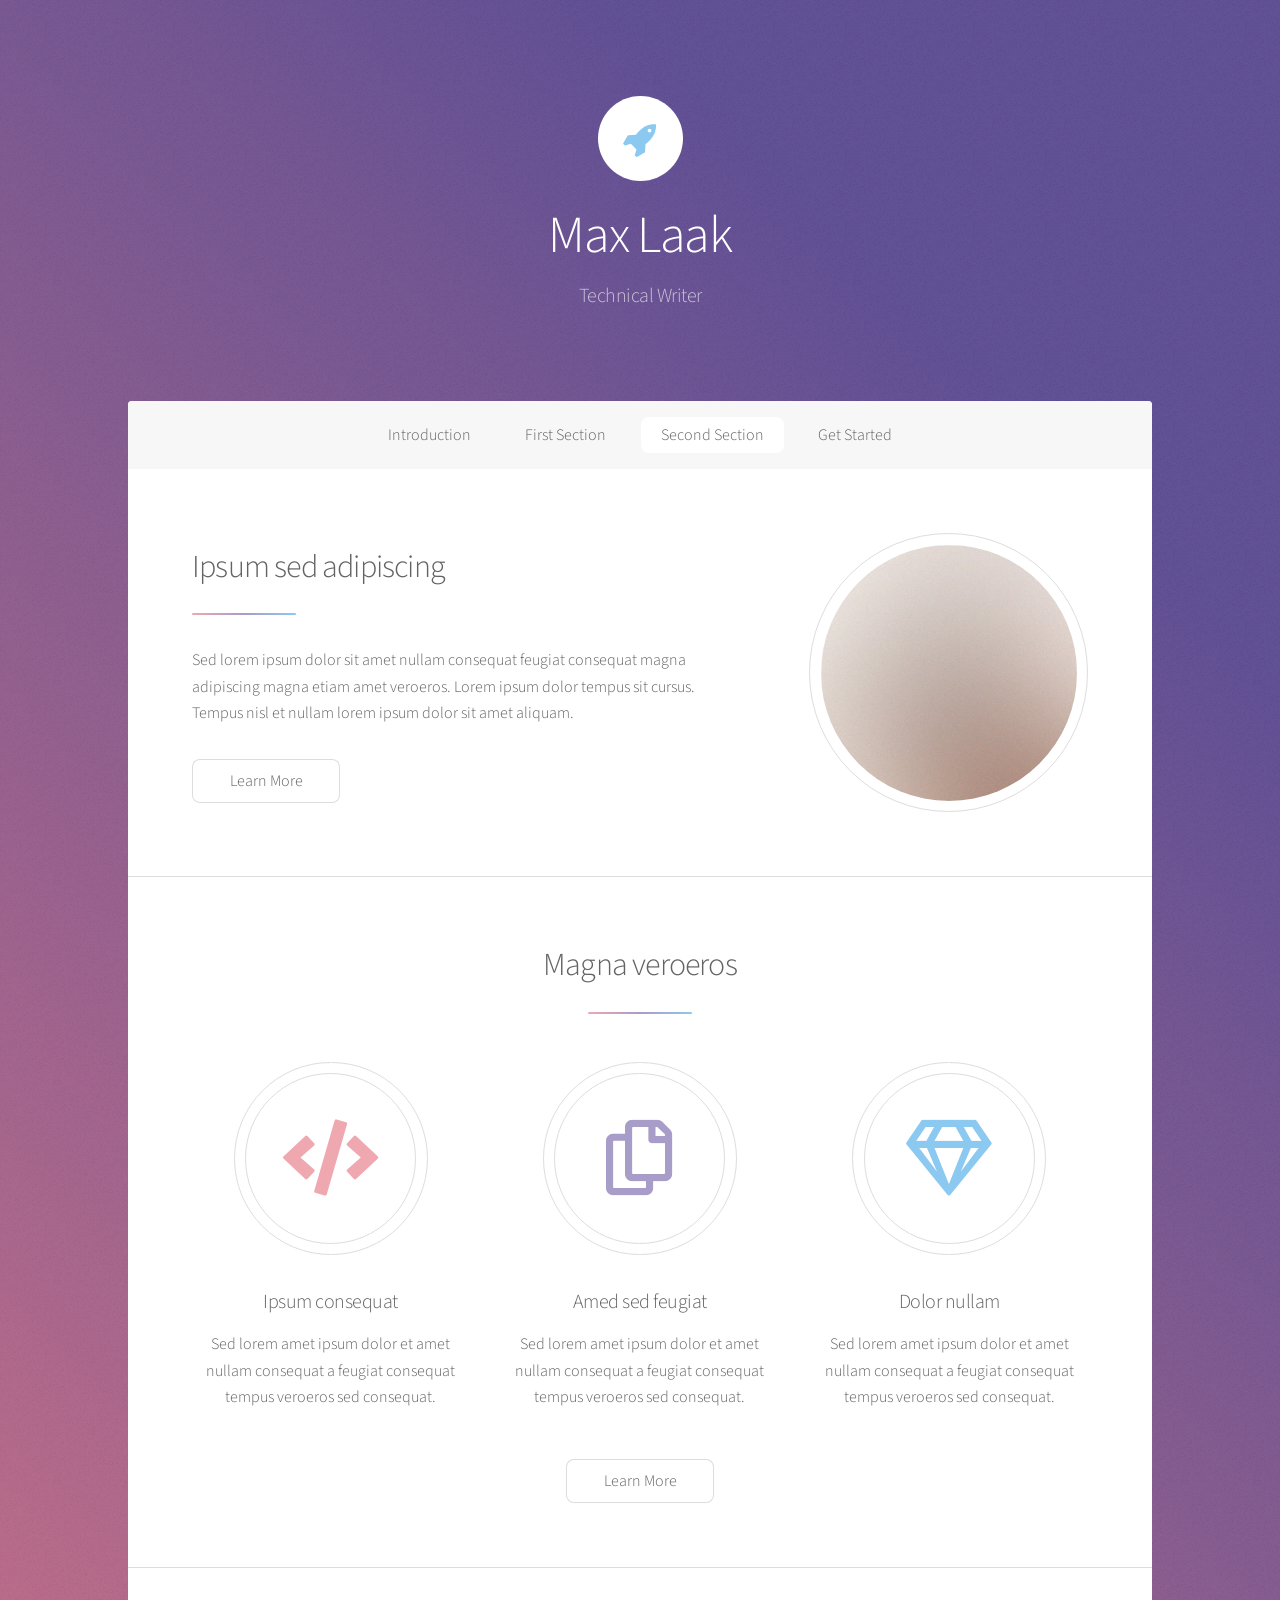
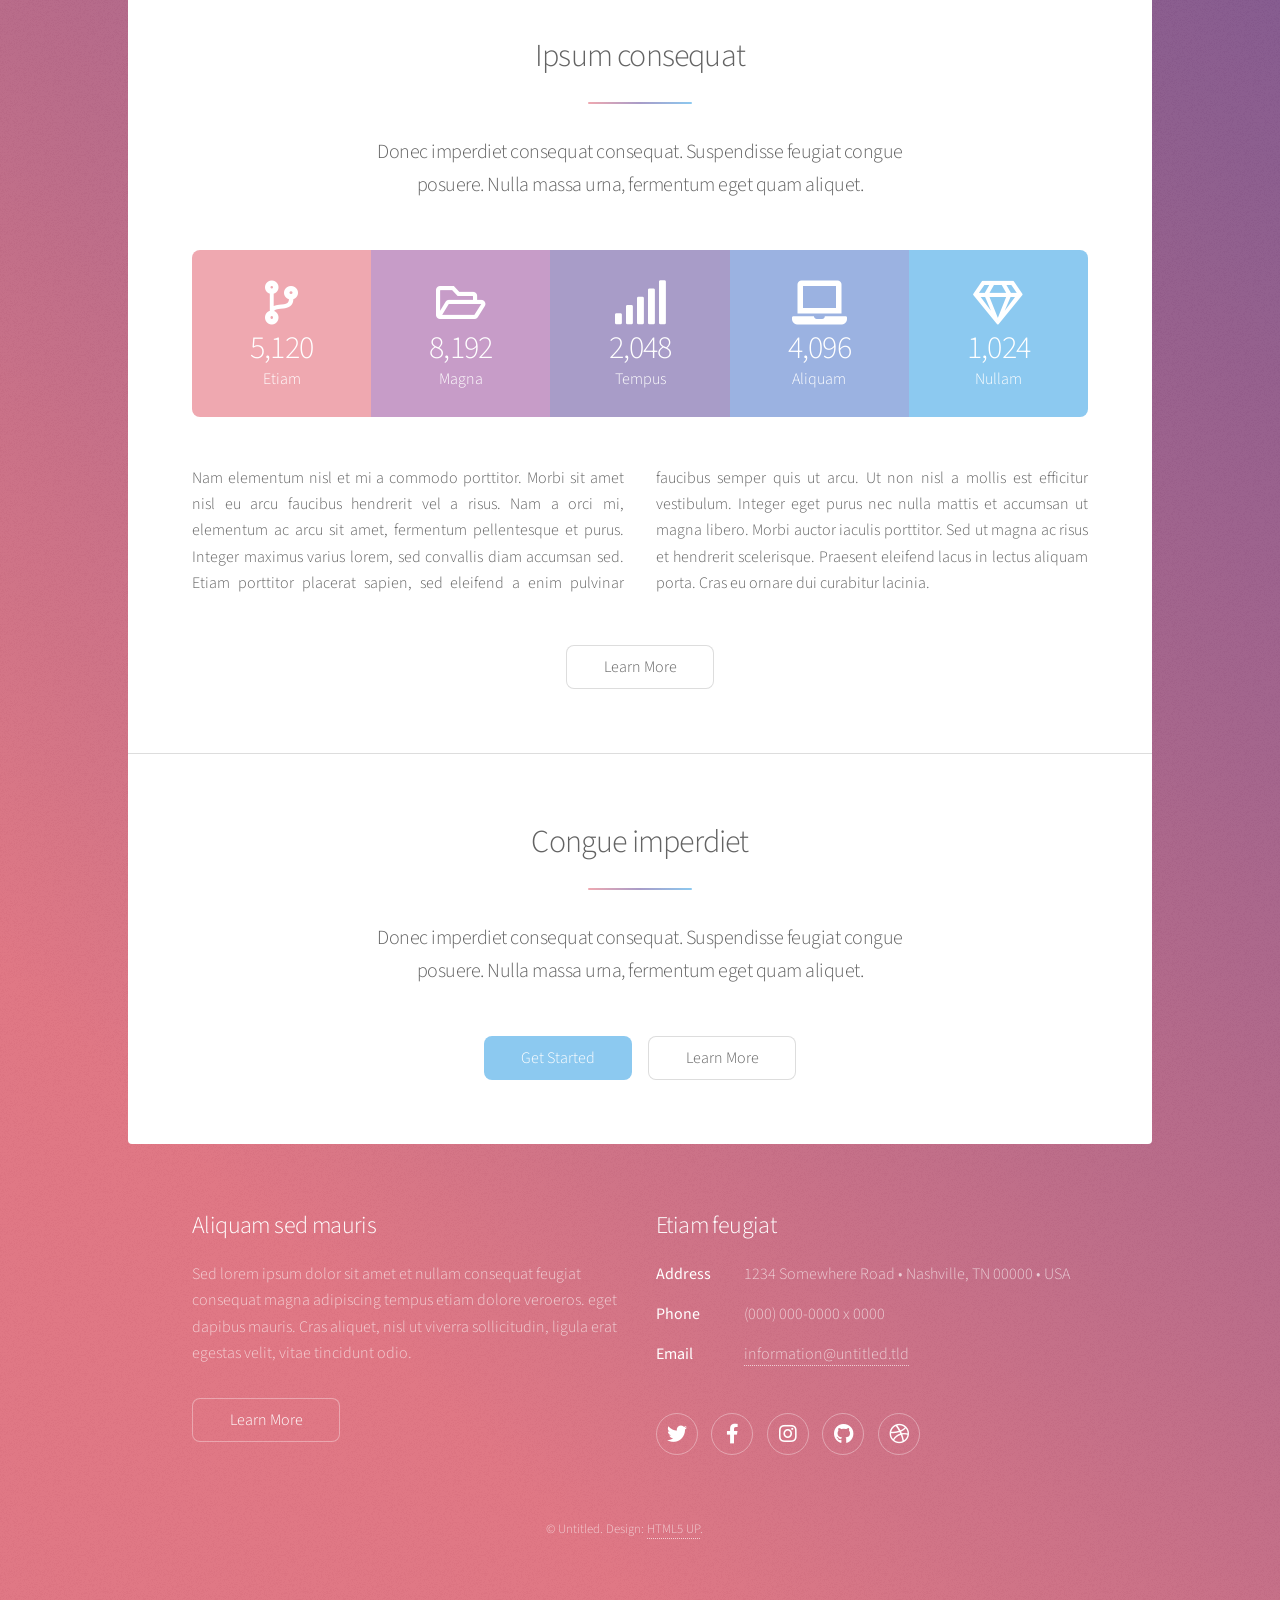
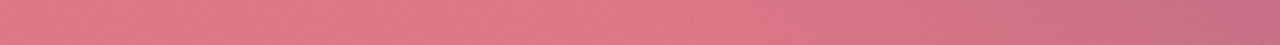
==== commit c8407894: "Update index.html updated title and header" ====
--- a/index.html
+++ b/index.html
@@ -6,7 +6,7 @@
 -->
 <html>
 	<head>
-		<title>Stellar by HTML5 UP</title>
+		<title>Max Laak - Technical Writer</title>
 		<meta charset="utf-8" />
 		<meta name="viewport" content="width=device-width, initial-scale=1, user-scalable=no" />
 		<link rel="stylesheet" href="assets/css/main.css" />
@@ -20,9 +20,8 @@
 				<!-- Header -->
 					<header id="header" class="alt">
 						<span class="logo"><img src="images/logo.svg" alt="" /></span>
-						<h1>Stellar</h1>
-						<p>Just another free, fully responsive site template<br />
-						built by <a href="https://twitter.com/ajlkn">@ajlkn</a> for <a href="https://html5up.net">HTML5 UP</a>.</p>
+						<h1>Max Laak</h1>
+						<p>Technical Writer</p>
 					</header>
 
 				<!-- Nav -->
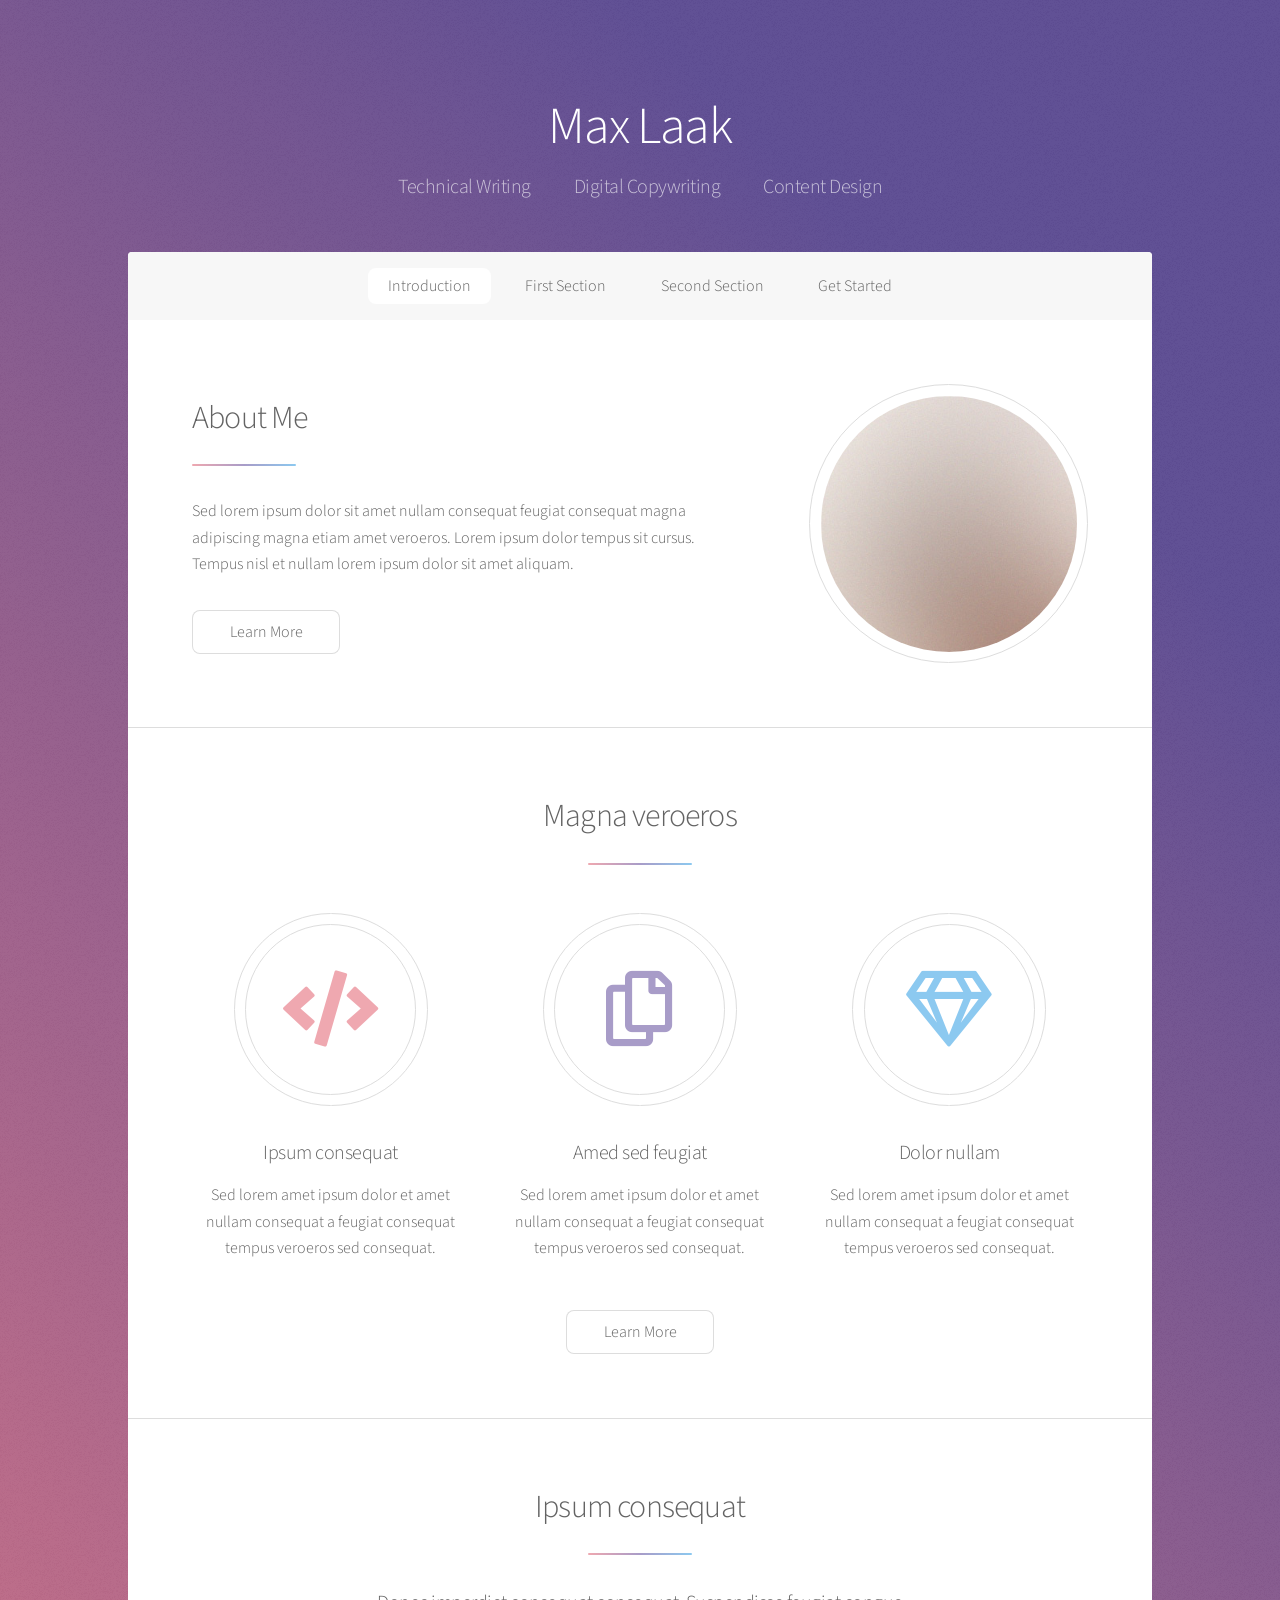
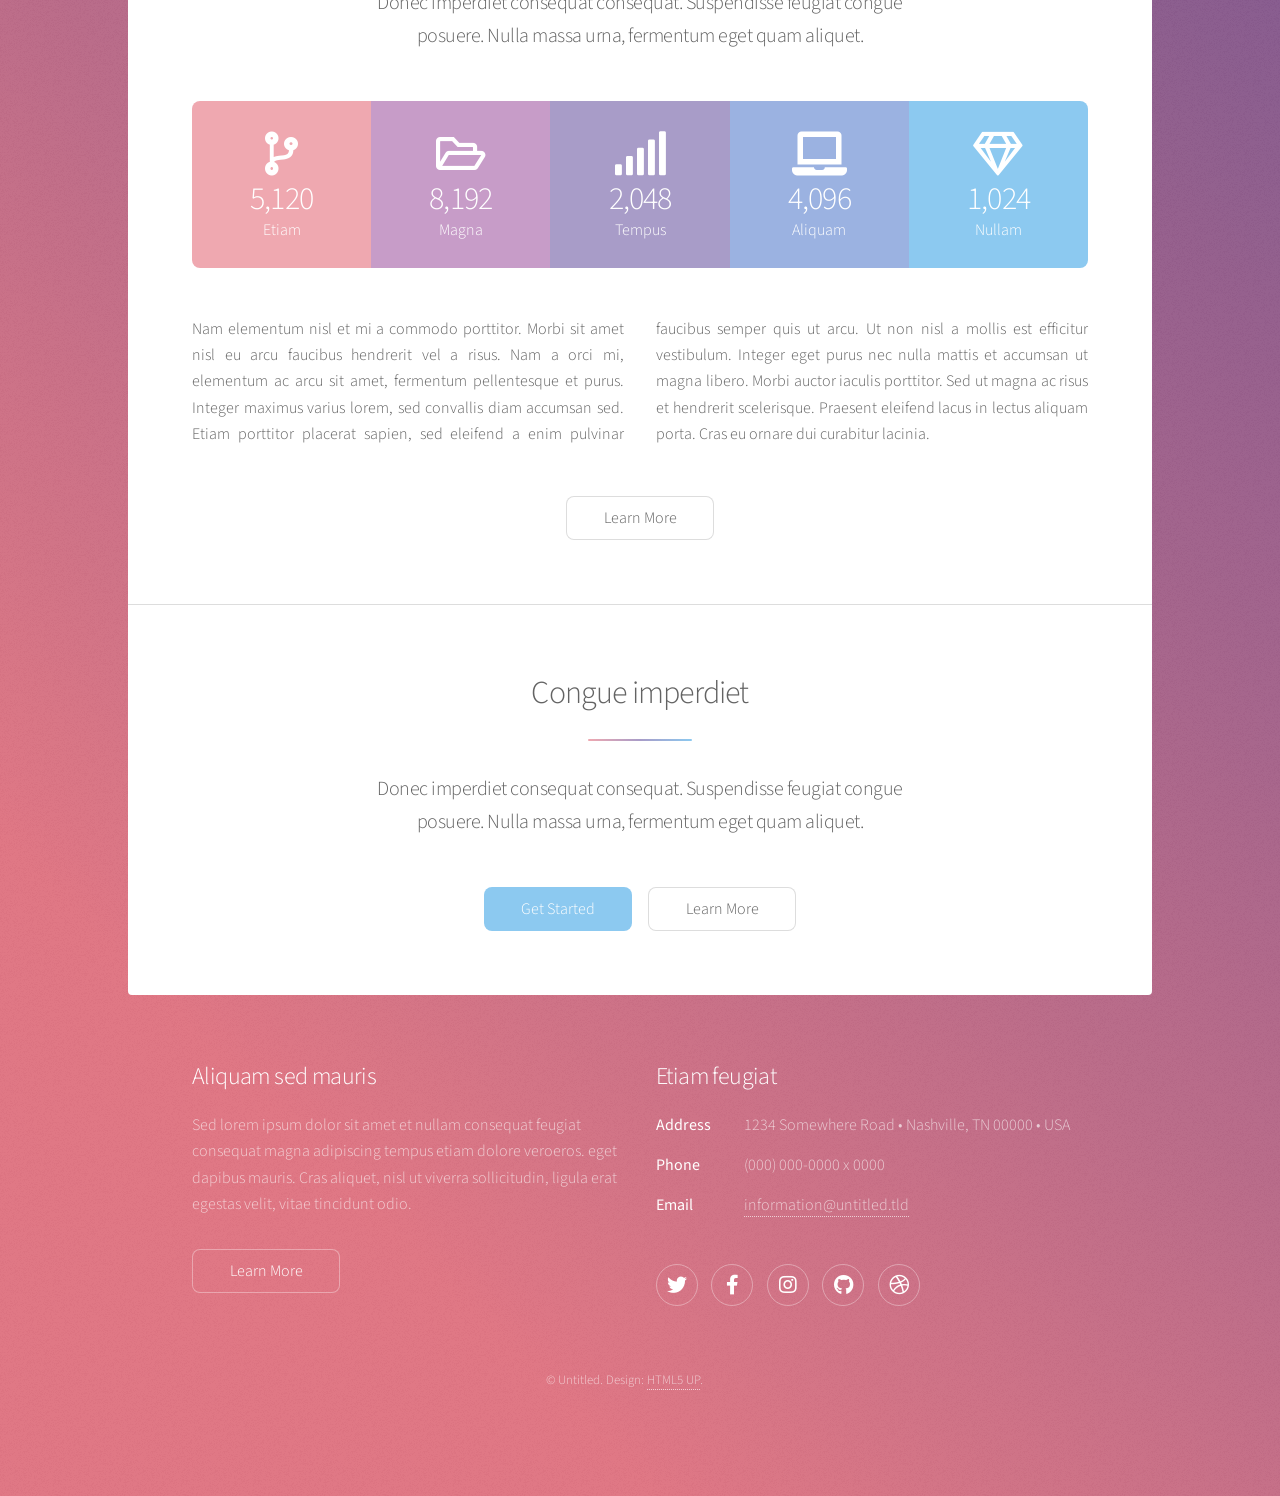
==== commit 5e8850d7: "formatting job experiences in header" ====
--- a/index.html
+++ b/index.html
@@ -19,9 +19,10 @@
 
 				<!-- Header -->
 					<header id="header" class="alt">
-						<span class="logo"><img src="images/logo.svg" alt="" /></span>
 						<h1>Max Laak</h1>
-						<p>Technical Writer</p>
+							<p>Technical Writing</p>
+							<p>Digital Copywriting</p>
+							<p>Content Design</p>
 					</header>
 
 				<!-- Nav -->
@@ -42,7 +43,7 @@
 								<div class="spotlight">
 									<div class="content">
 										<header class="major">
-											<h2>Ipsum sed adipiscing</h2>
+											<h2>About Me
 										</header>
 										<p>Sed lorem ipsum dolor sit amet nullam consequat feugiat consequat magna
 										adipiscing magna etiam amet veroeros. Lorem ipsum dolor tempus sit cursus.
--- a/assets/css/main.css
+++ b/assets/css/main.css
@@ -3083,6 +3083,8 @@
 		#header p {
 			font-size: 1.25em;
 			letter-spacing: -0.025em;
+			display: inline;
+			padding: 0em 1em;
 		}
 
 		#header.alt {
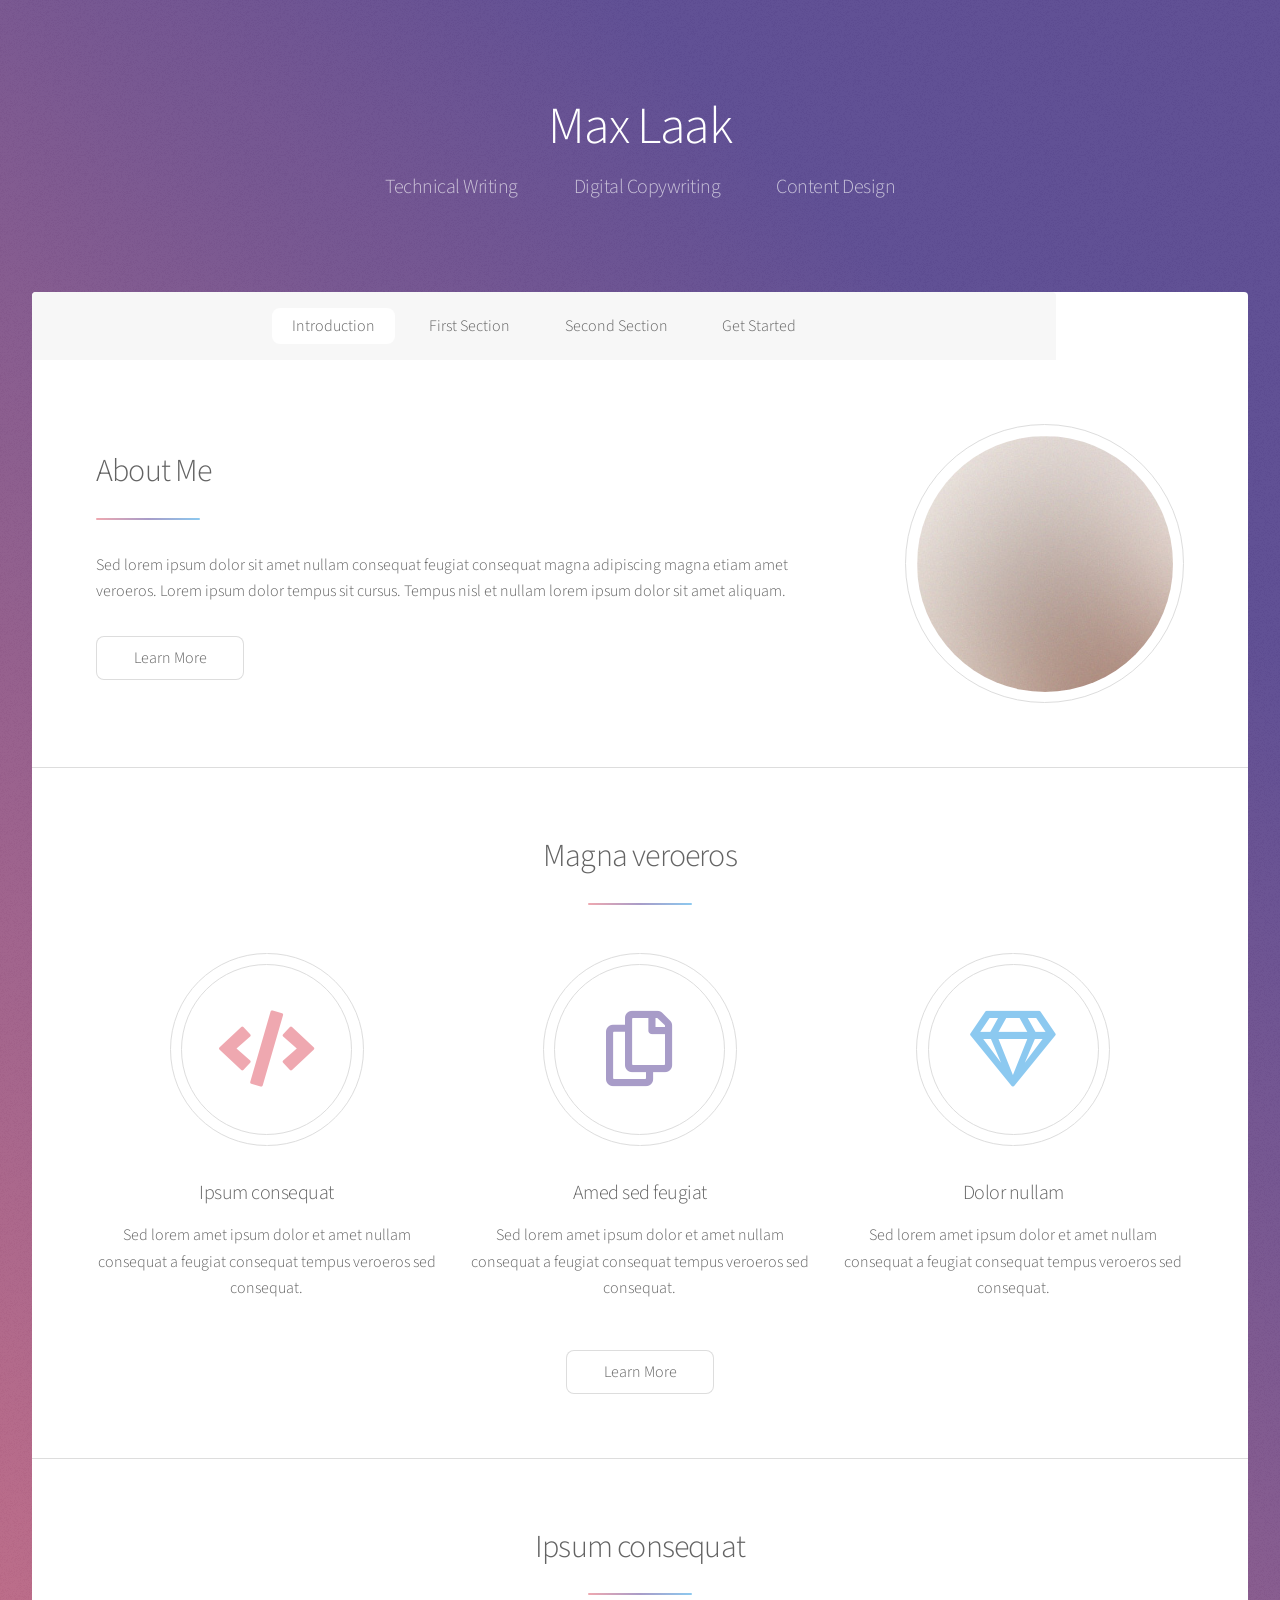
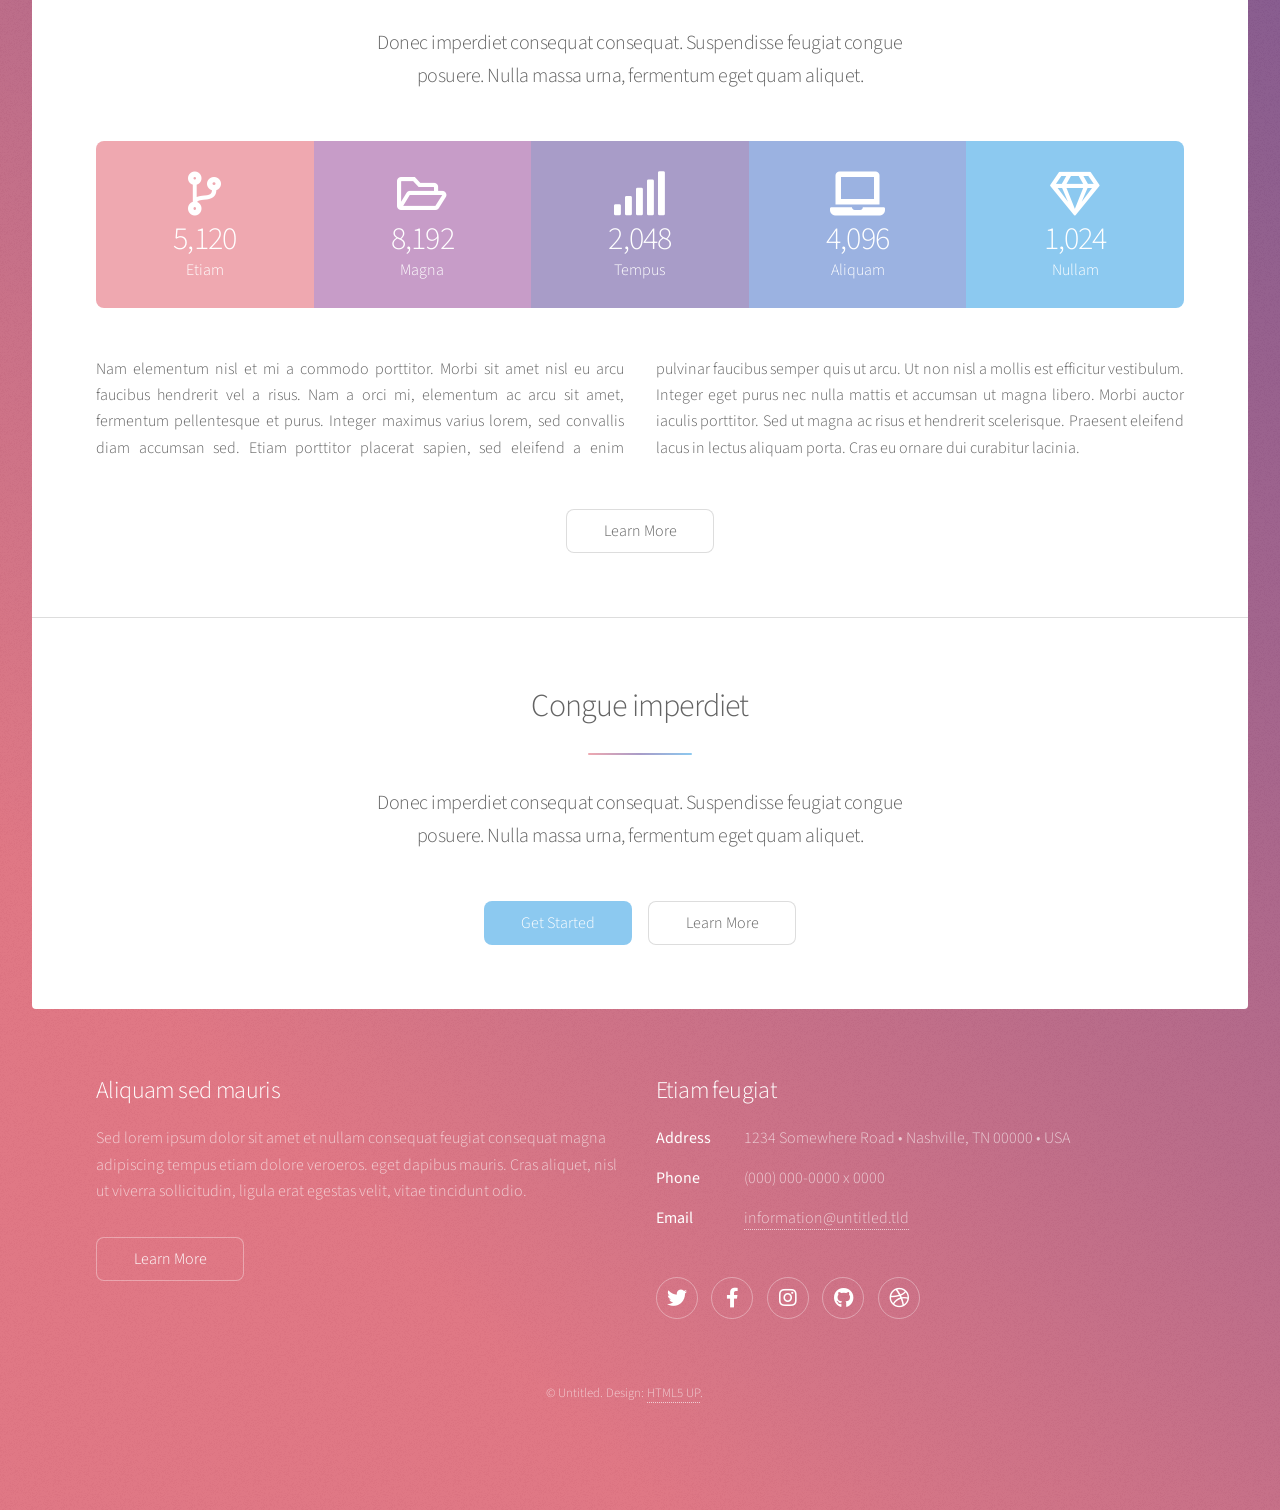
==== commit c360bcaa: "added responsive design to header <p>" ====
--- a/index.html
+++ b/index.html
@@ -20,9 +20,11 @@
 				<!-- Header -->
 					<header id="header" class="alt">
 						<h1>Max Laak</h1>
+							<div id="services">
 							<p>Technical Writing</p>
 							<p>Digital Copywriting</p>
 							<p>Content Design</p>
+							</div>
 					</header>
 
 				<!-- Nav -->
--- a/assets/css/main.css
+++ b/assets/css/main.css
@@ -3081,10 +3081,20 @@
 		}
 
 		#header p {
-			font-size: 1.25em;
+			font-size: clamp(0.5em, 2vw, 1.25em);
 			letter-spacing: -0.025em;
-			display: inline;
 			padding: 0em 1em;
+			flex-shrink: 1;
+			white-space: nowrap;
+		}
+
+		#services {
+			display: flex;
+			display: flex;
+			justify-content: center;
+			align-items: center;
+			flex-wrap: nowrap;
+			gap: 1em;
 		}
 
 		#header.alt {
@@ -3159,6 +3169,7 @@
 				#header p {
 					font-size: 1em;
 					letter-spacing: 0;
+					padding: 0em 0.1em
 				}
 
 					#header p br {
@@ -3765,7 +3776,7 @@
 /* Wrapper */
 
 	#wrapper {
-		width: 64em;
+		width: 100%;
 		max-width: calc(100% - 4em);
 		margin: 0 auto;
 	}
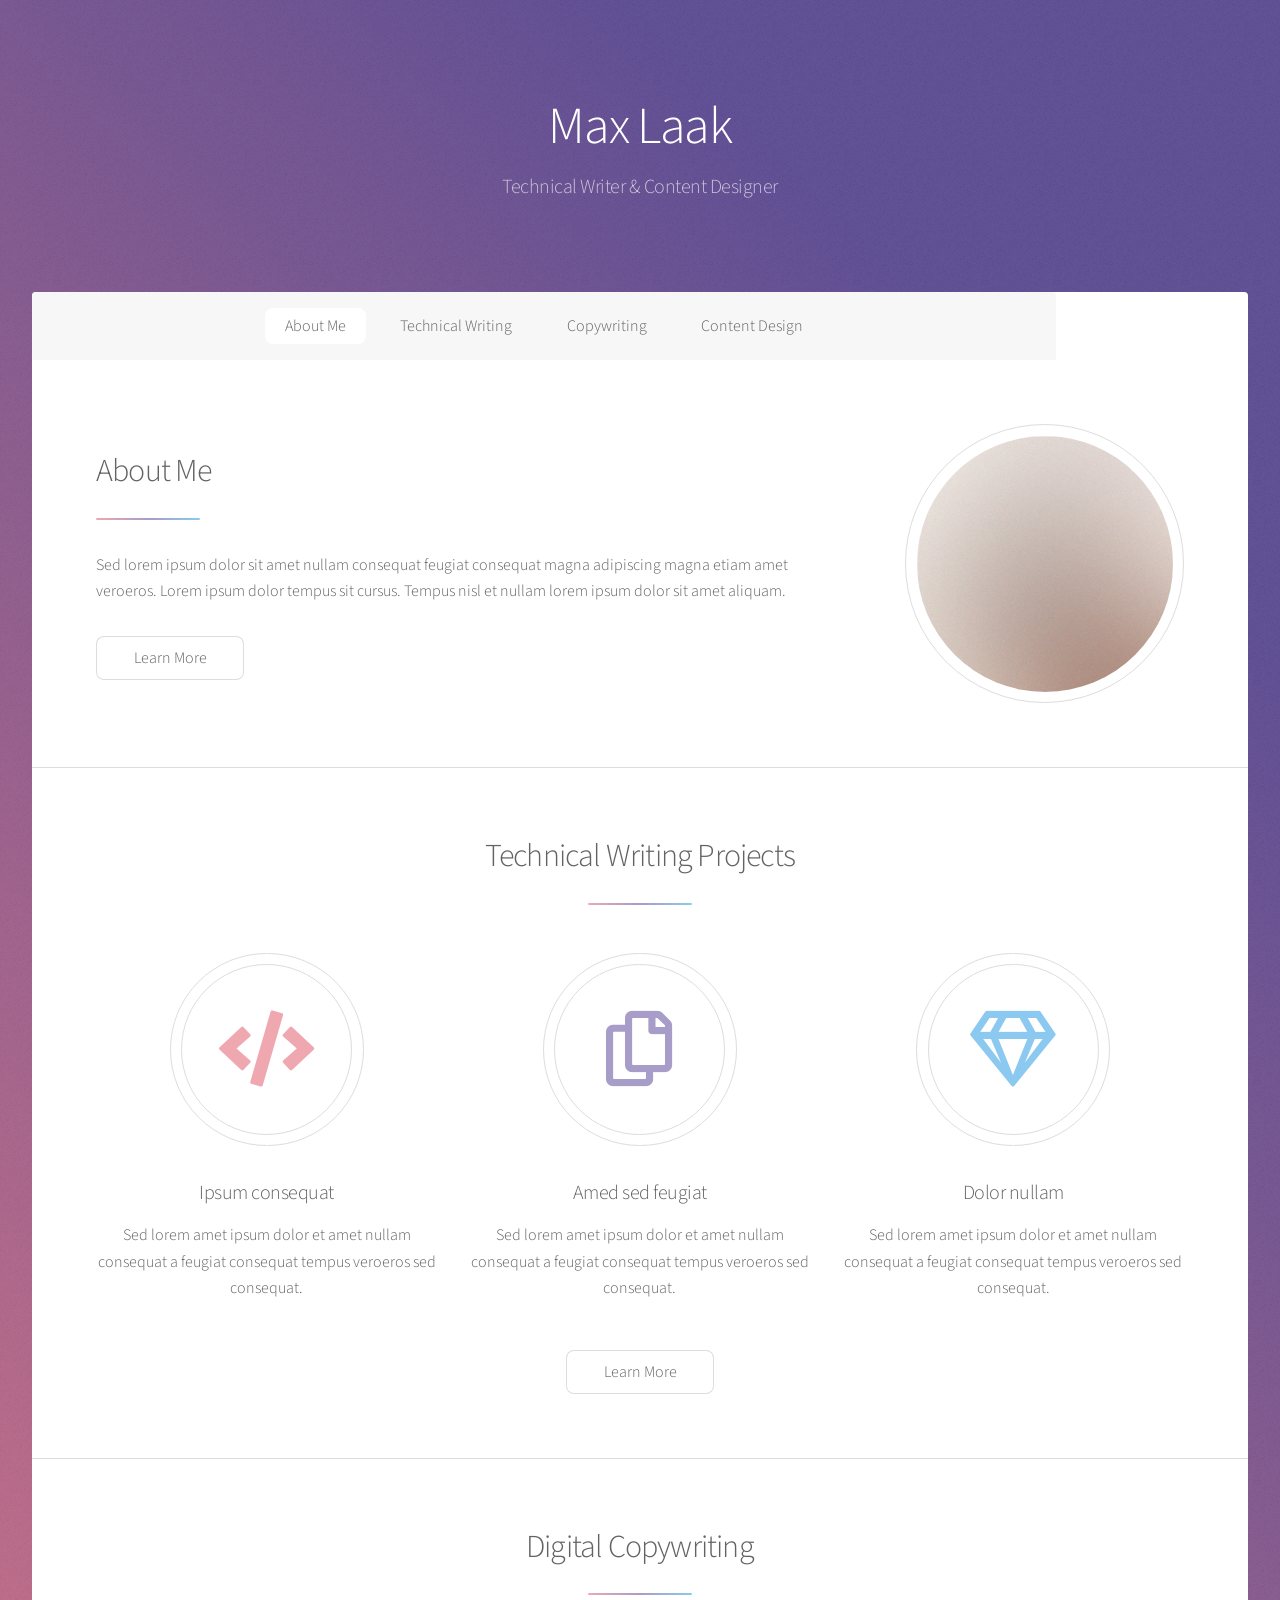
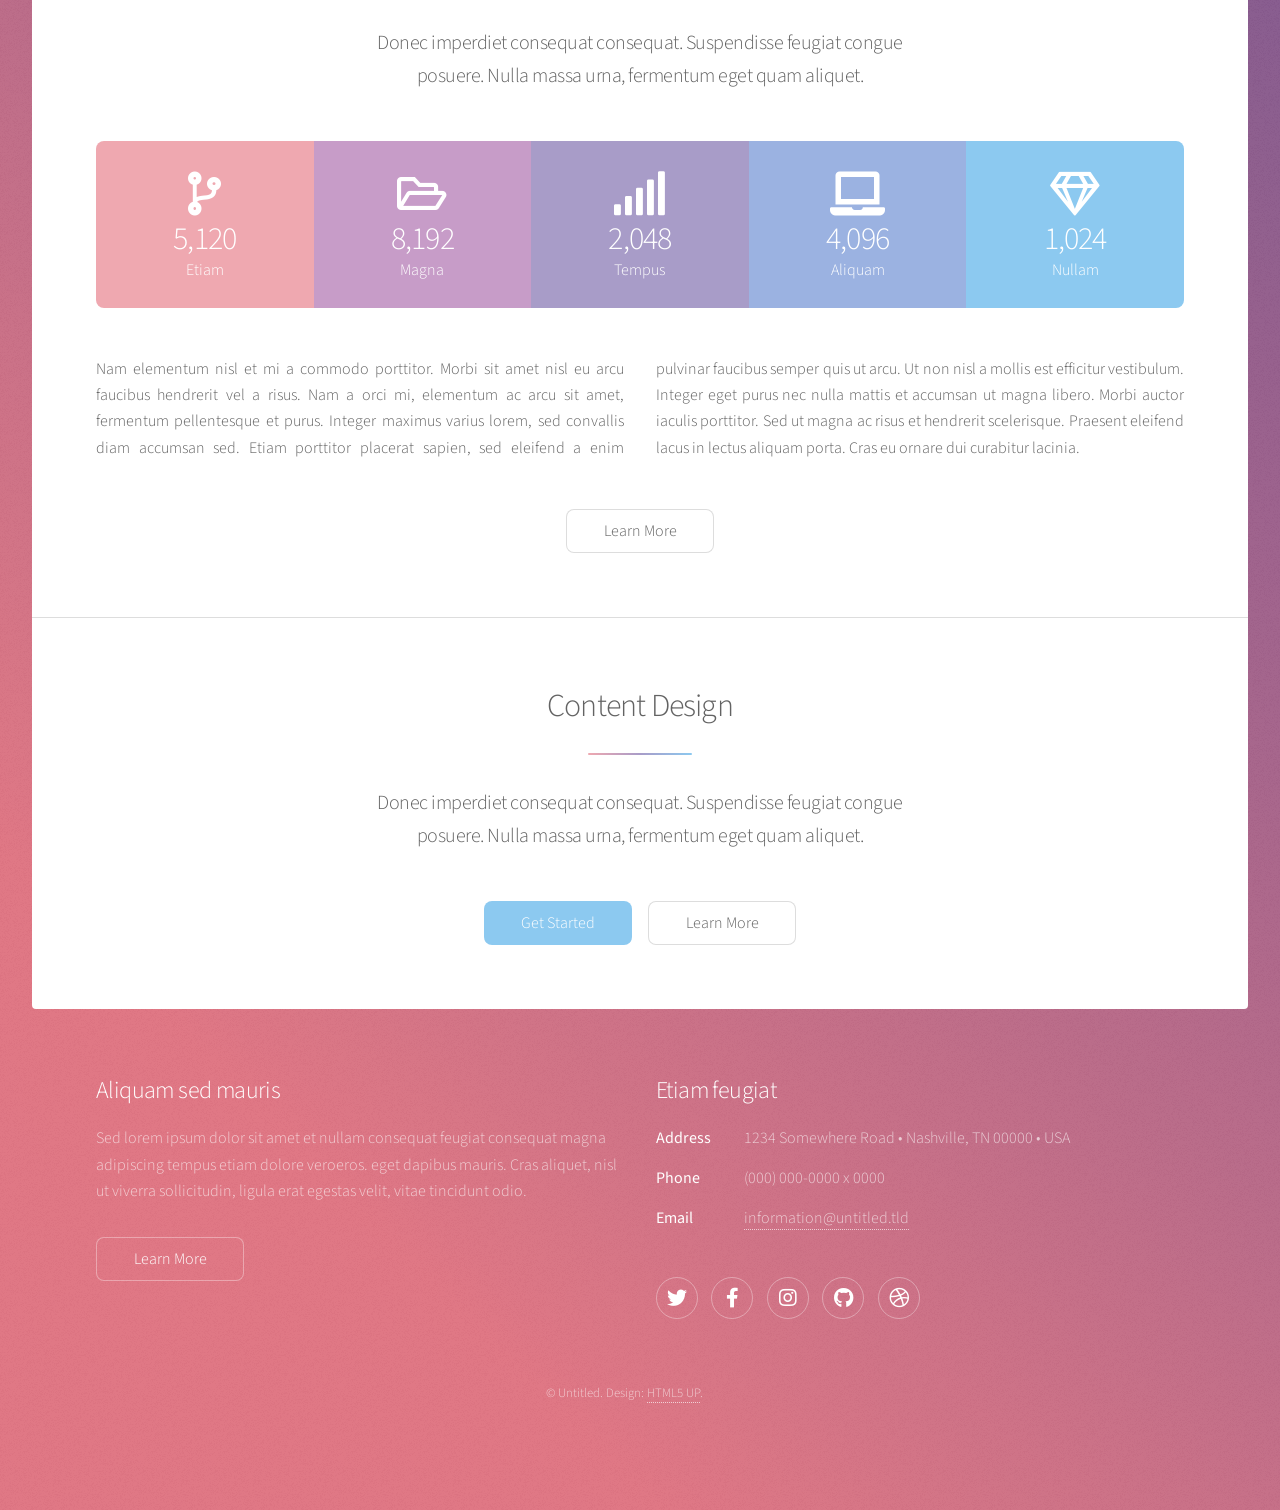
==== commit 58309722: "added generic site nav page also added some text content for main page" ====
--- a/index.html
+++ b/index.html
@@ -20,20 +20,16 @@
 				<!-- Header -->
 					<header id="header" class="alt">
 						<h1>Max Laak</h1>
-							<div id="services">
-							<p>Technical Writing</p>
-							<p>Digital Copywriting</p>
-							<p>Content Design</p>
-							</div>
+							<p> Technical Writer & Content Designer</p>
 					</header>
 
 				<!-- Nav -->
 					<nav id="nav">
 						<ul>
-							<li><a href="#intro" class="active">Introduction</a></li>
-							<li><a href="#first">First Section</a></li>
-							<li><a href="#second">Second Section</a></li>
-							<li><a href="#cta">Get Started</a></li>
+							<li><a href="#intro" class="active">About Me</a></li>
+							<li><a href="#first">Technical Writing</a></li>
+							<li><a href="#second">Copywriting</a></li>
+							<li><a href="#cta">Content Design</a></li>
 						</ul>
 					</nav>
 
@@ -61,7 +57,7 @@
 						<!-- First Section -->
 							<section id="first" class="main special">
 								<header class="major">
-									<h2>Magna veroeros</h2>
+									<h2>Technical Writing Projects</h2>
 								</header>
 								<ul class="features">
 									<li>
@@ -90,7 +86,7 @@
 						<!-- Second Section -->
 							<section id="second" class="main special">
 								<header class="major">
-									<h2>Ipsum consequat</h2>
+									<h2>Digital Copywriting</h2>
 									<p>Donec imperdiet consequat consequat. Suspendisse feugiat congue<br />
 									posuere. Nulla massa urna, fermentum eget quam aliquet.</p>
 								</header>
@@ -127,7 +123,7 @@
 						<!-- Get Started -->
 							<section id="cta" class="main special">
 								<header class="major">
-									<h2>Congue imperdiet</h2>
+									<h2>Content Design</h2>
 									<p>Donec imperdiet consequat consequat. Suspendisse feugiat congue<br />
 									posuere. Nulla massa urna, fermentum eget quam aliquet.</p>
 								</header>
